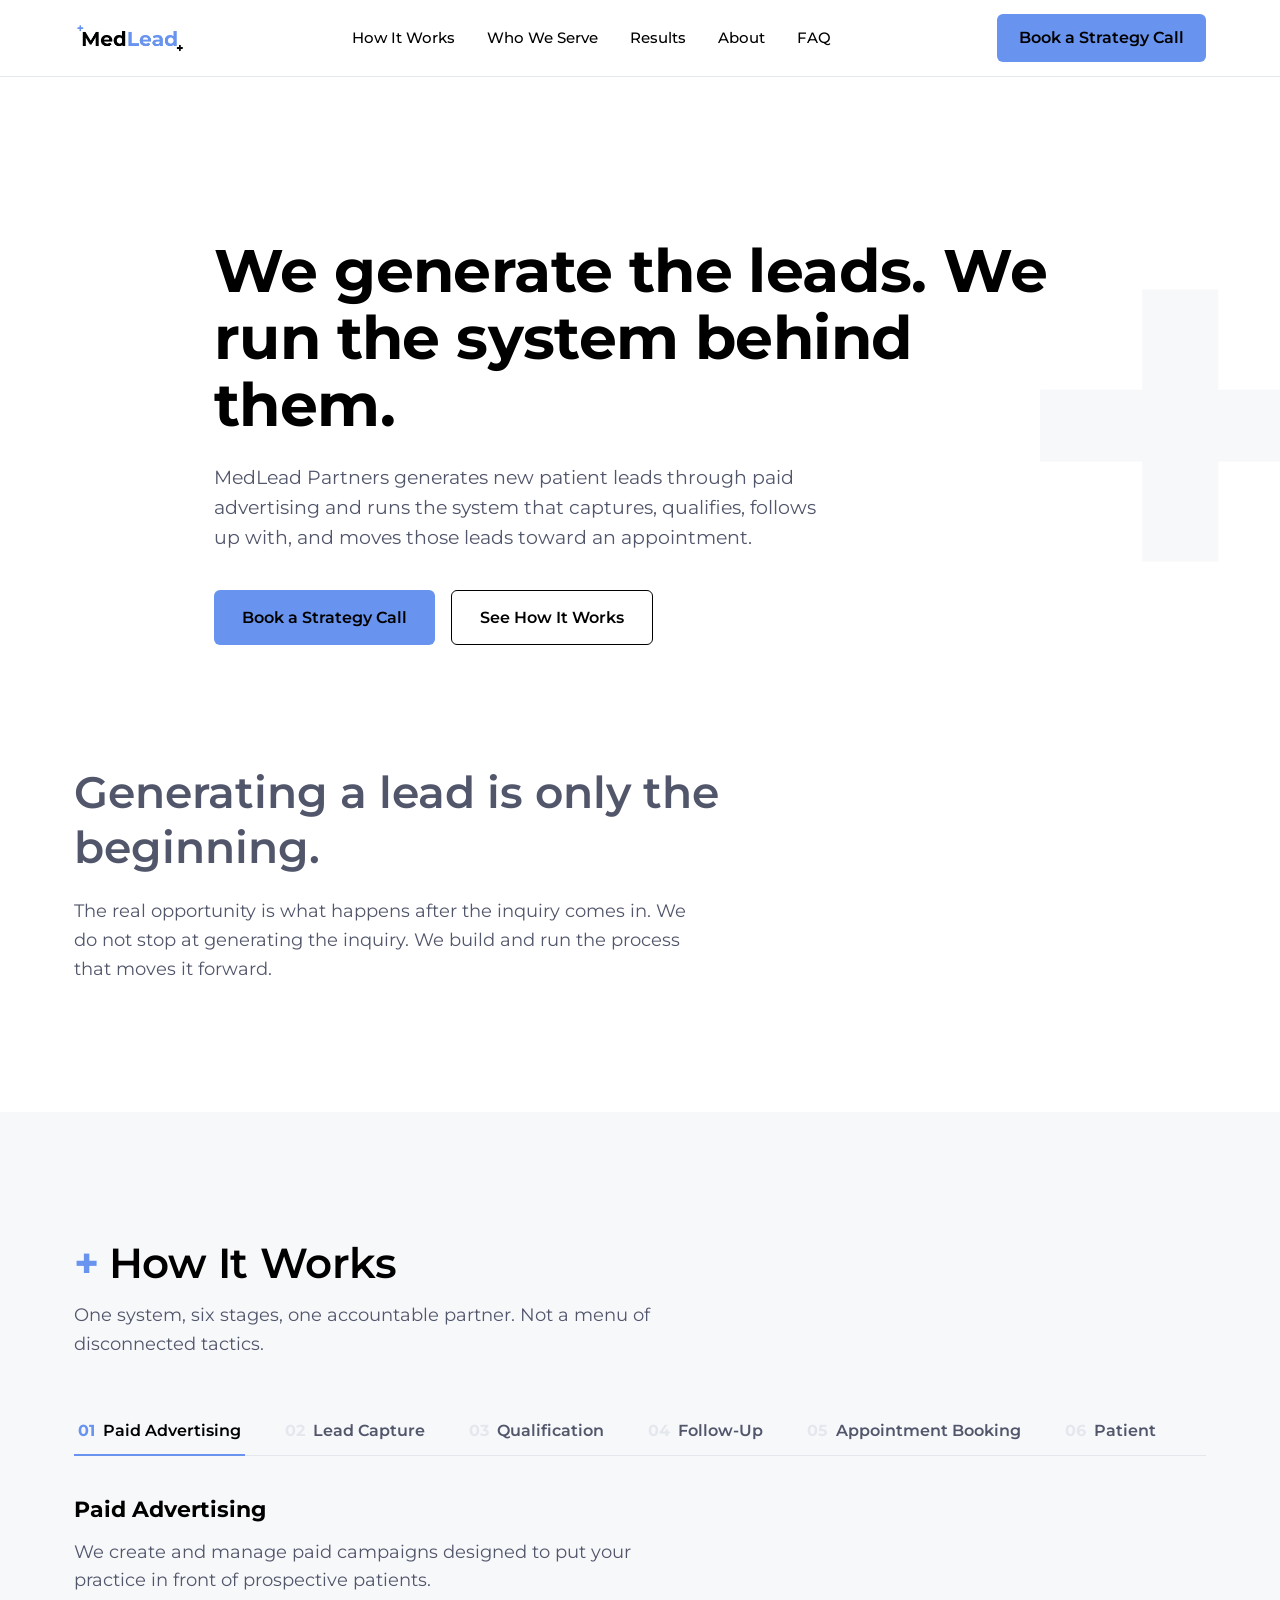
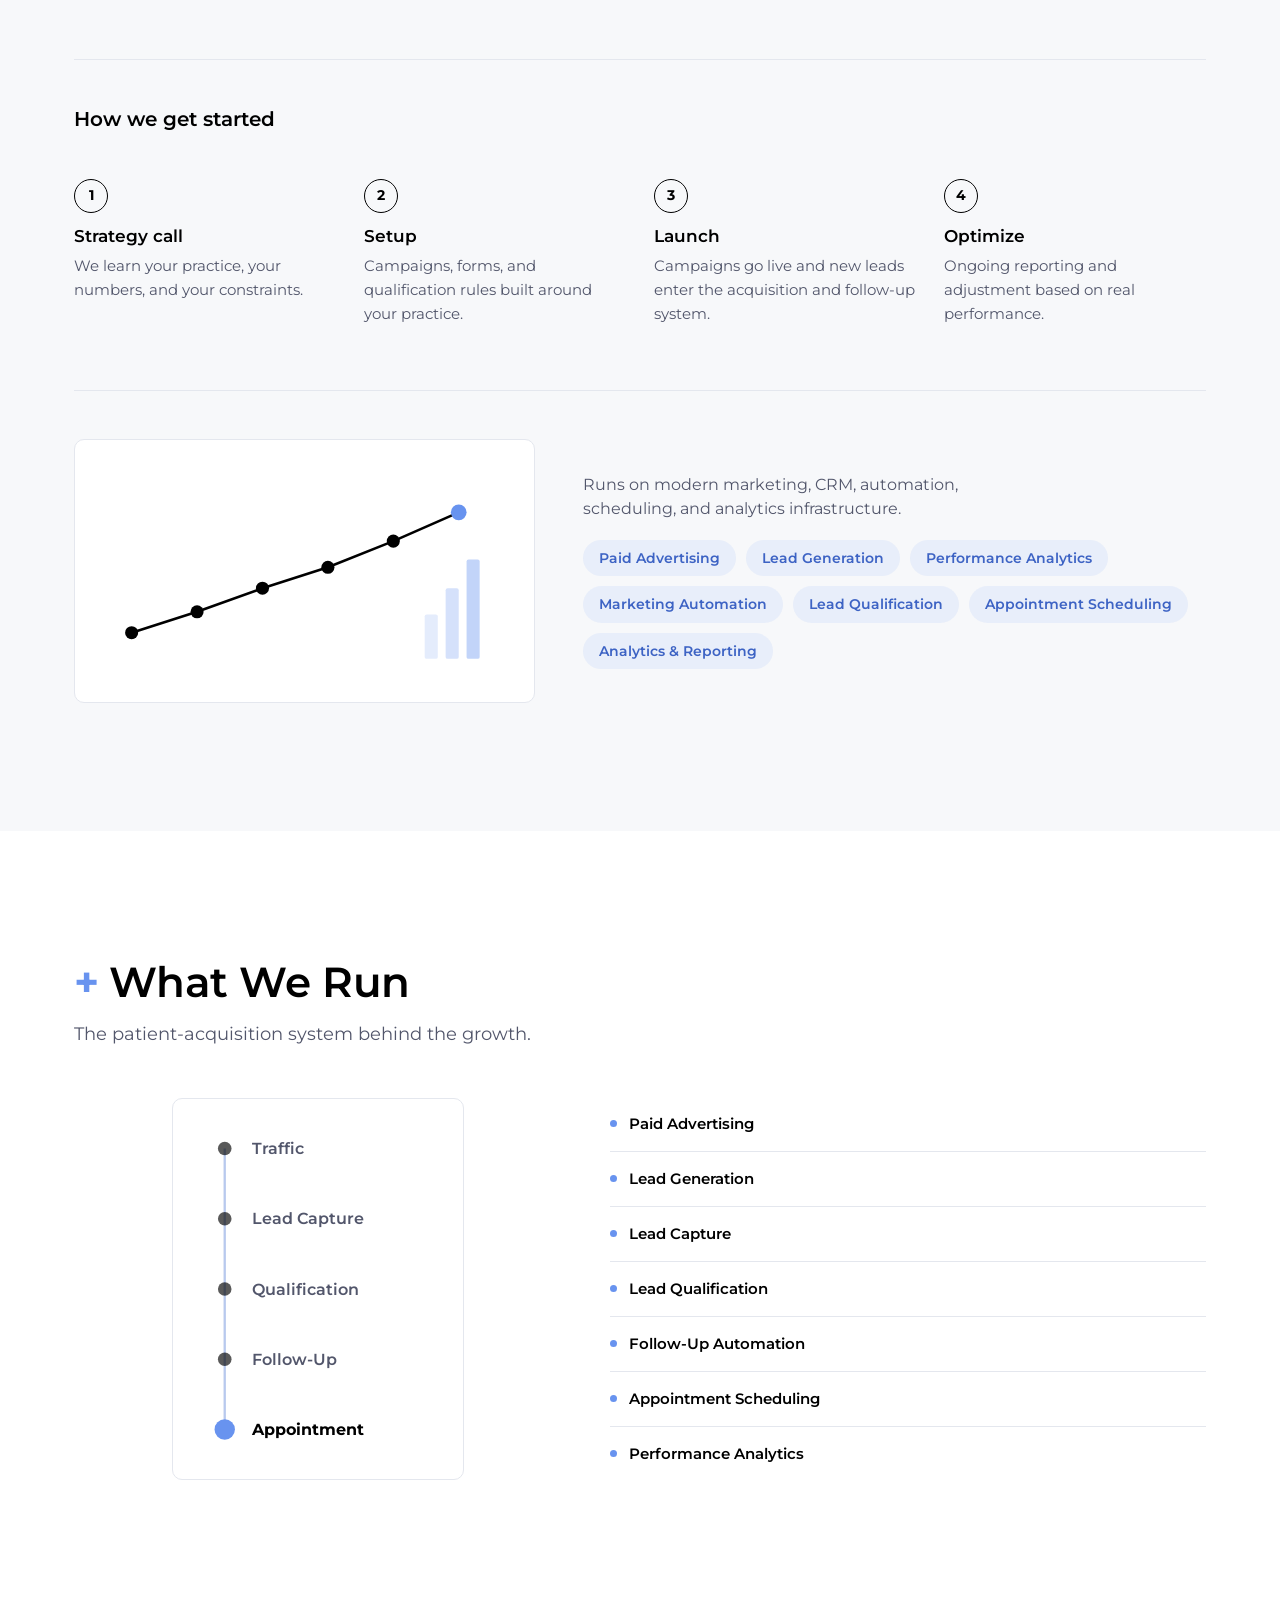
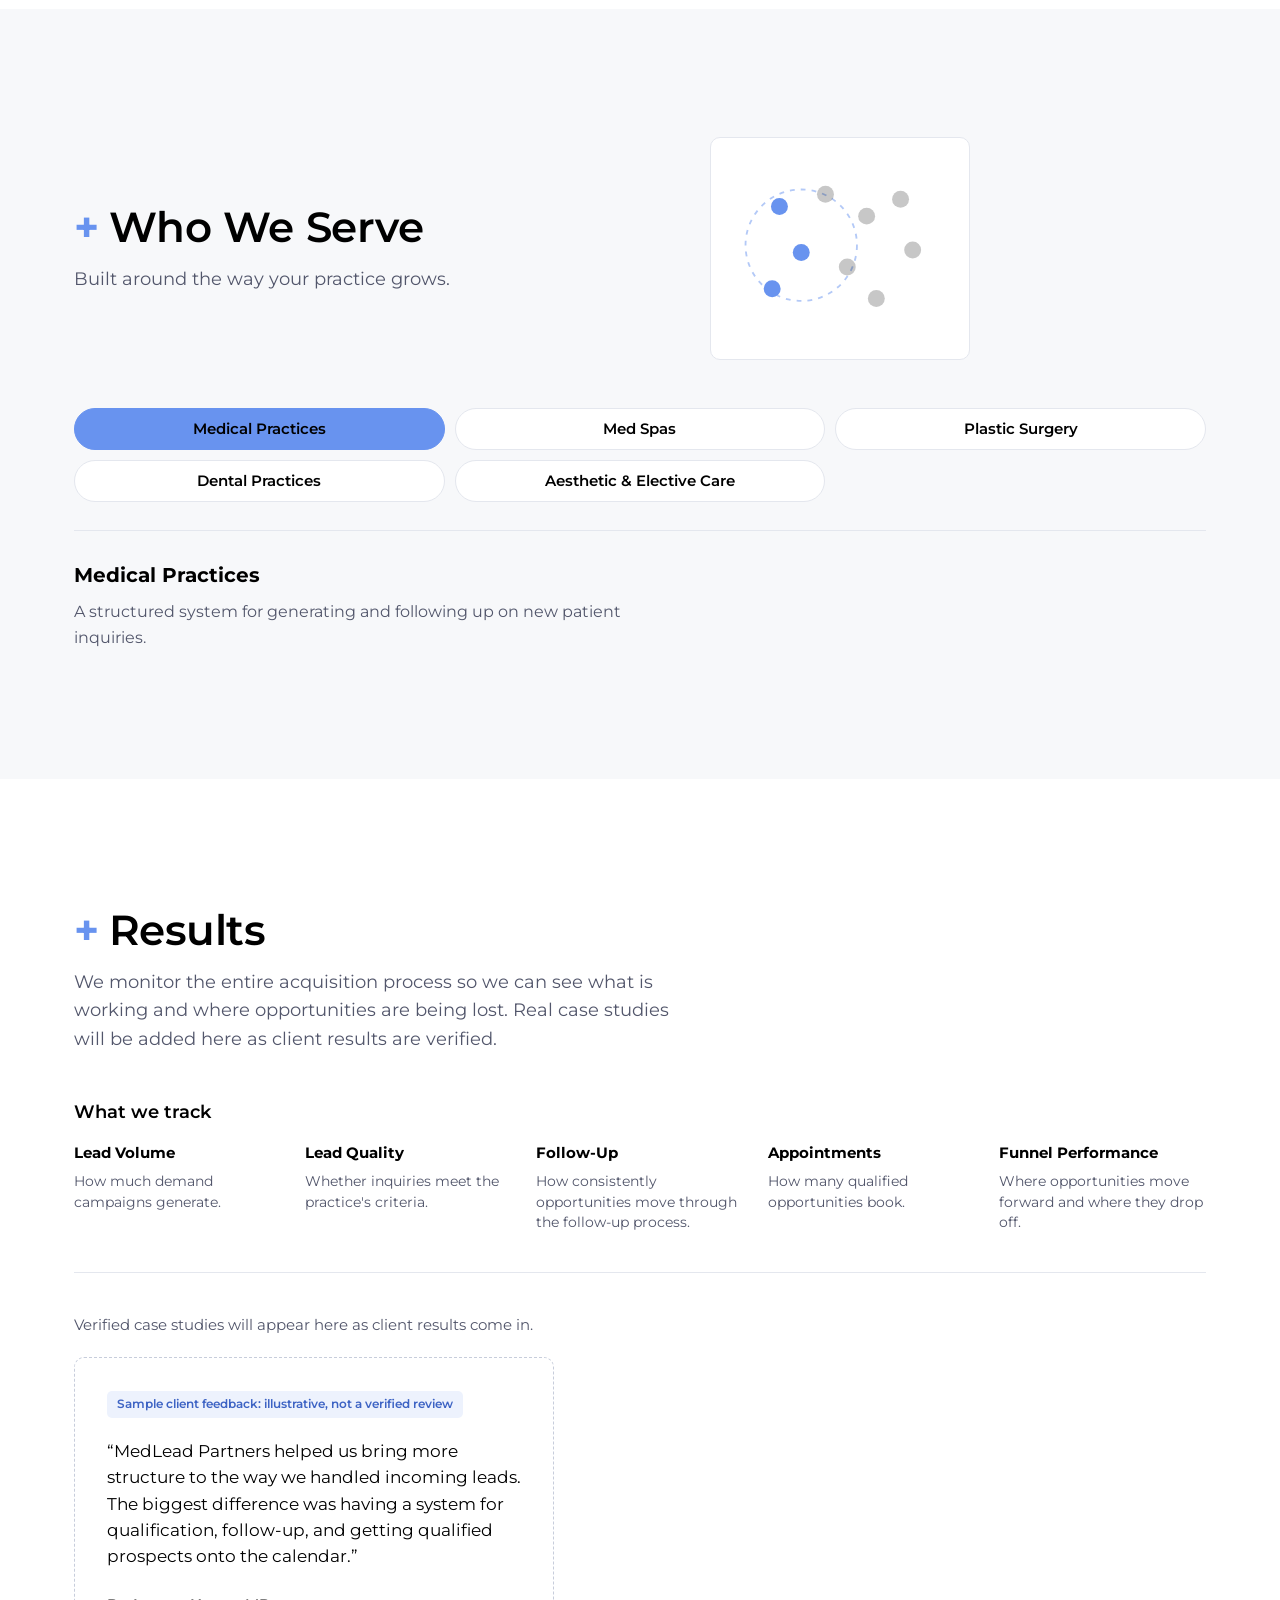
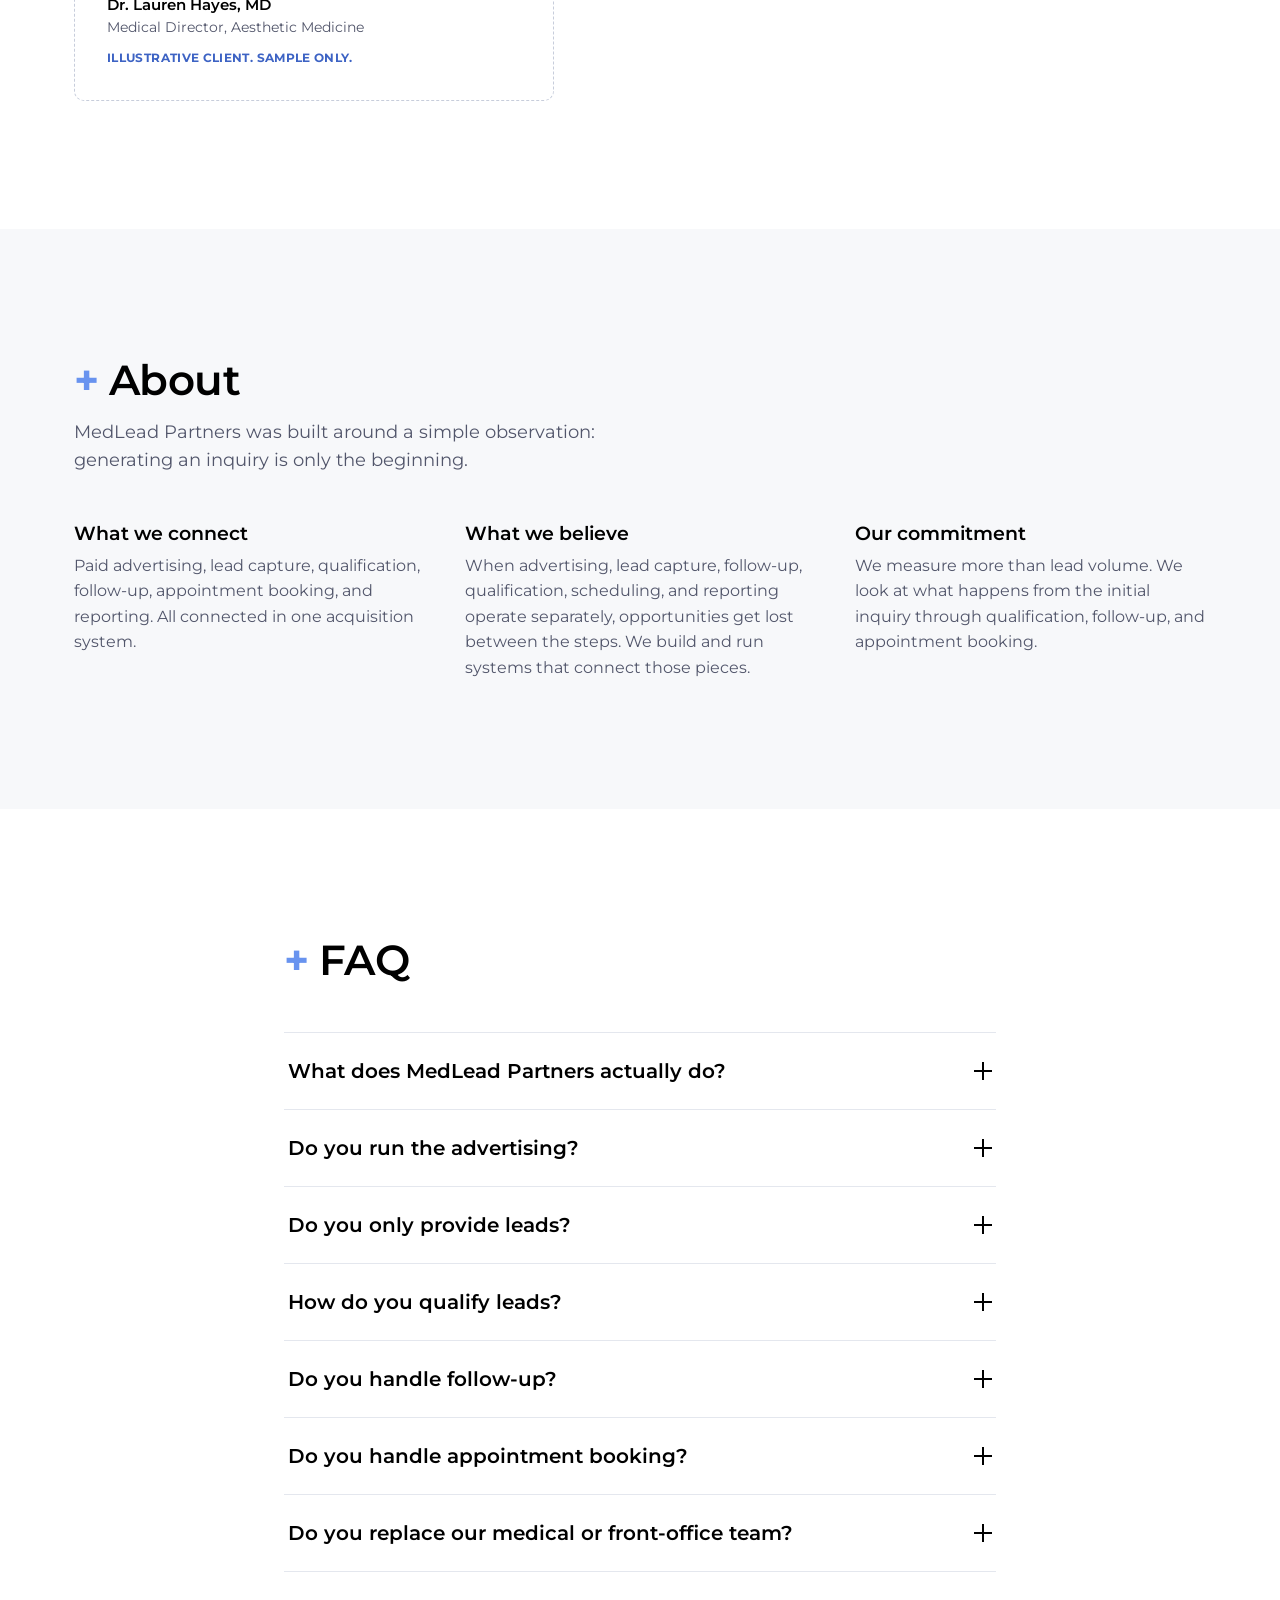
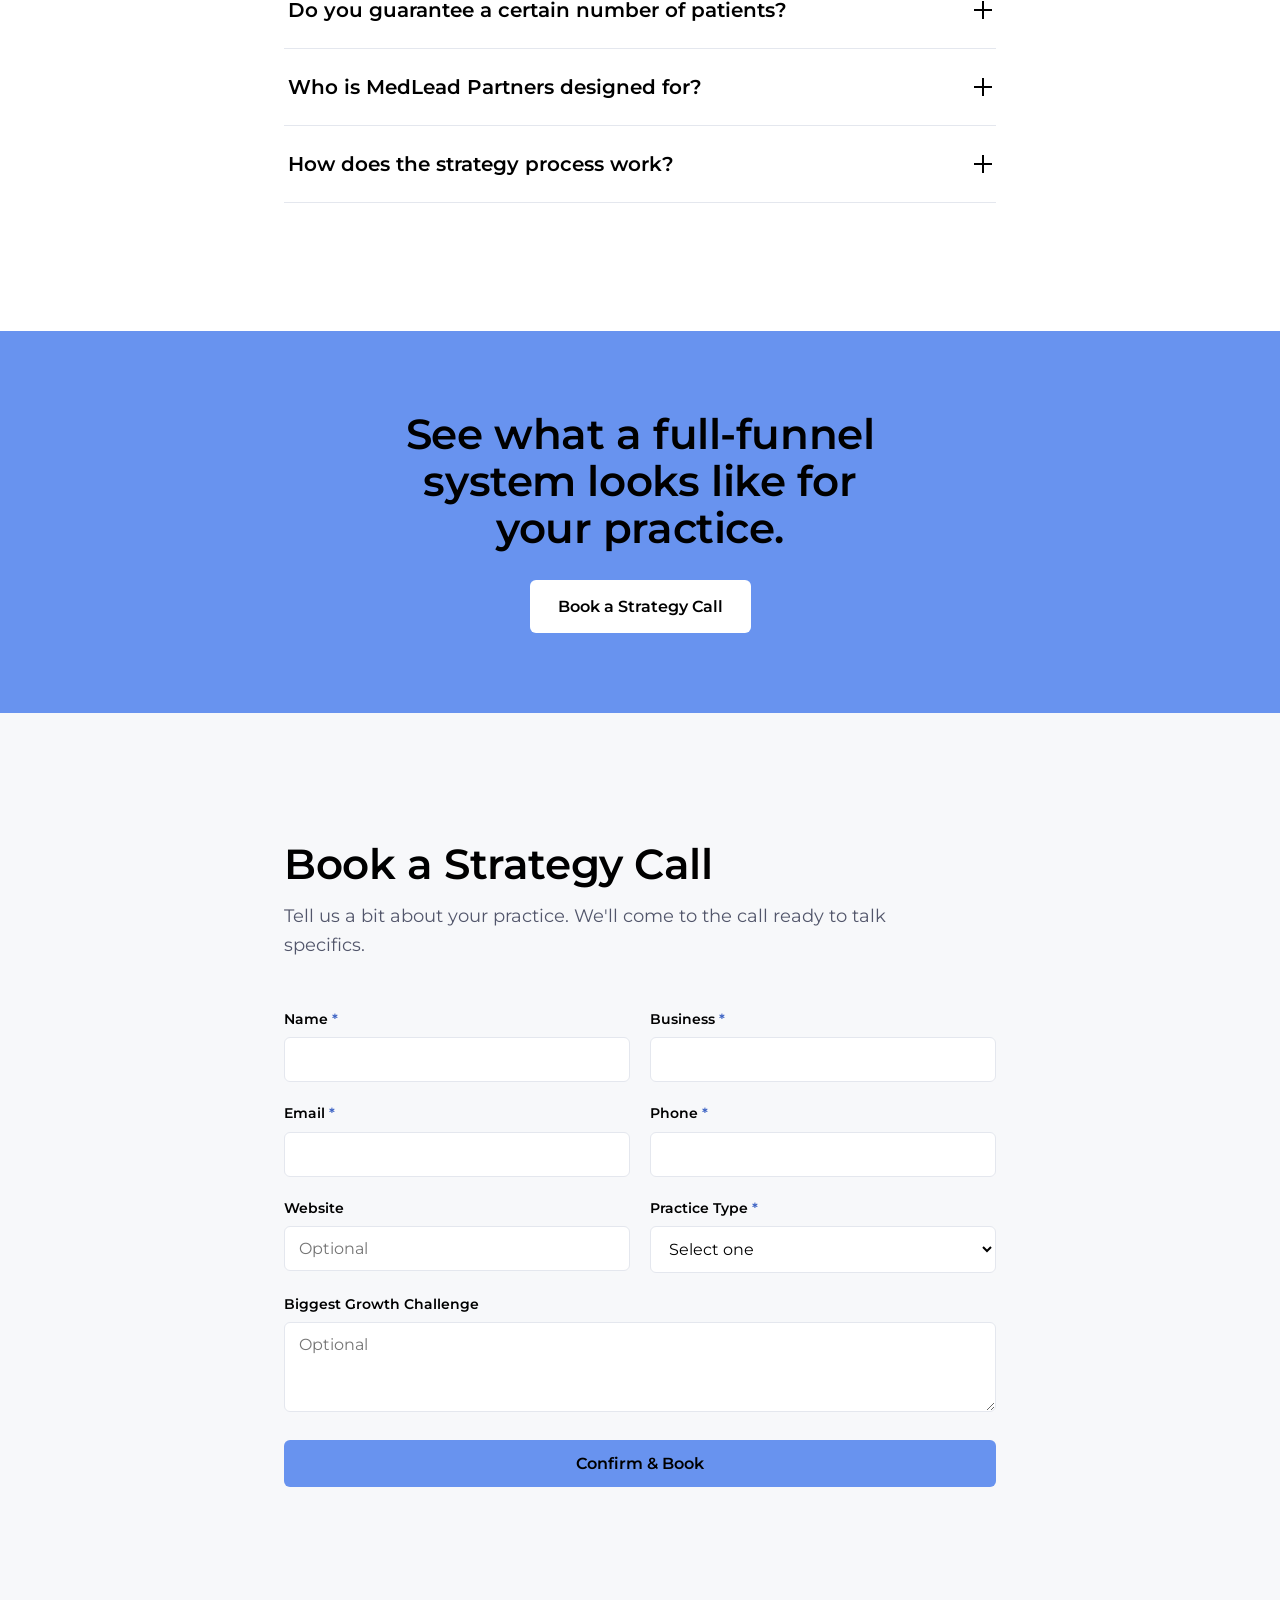
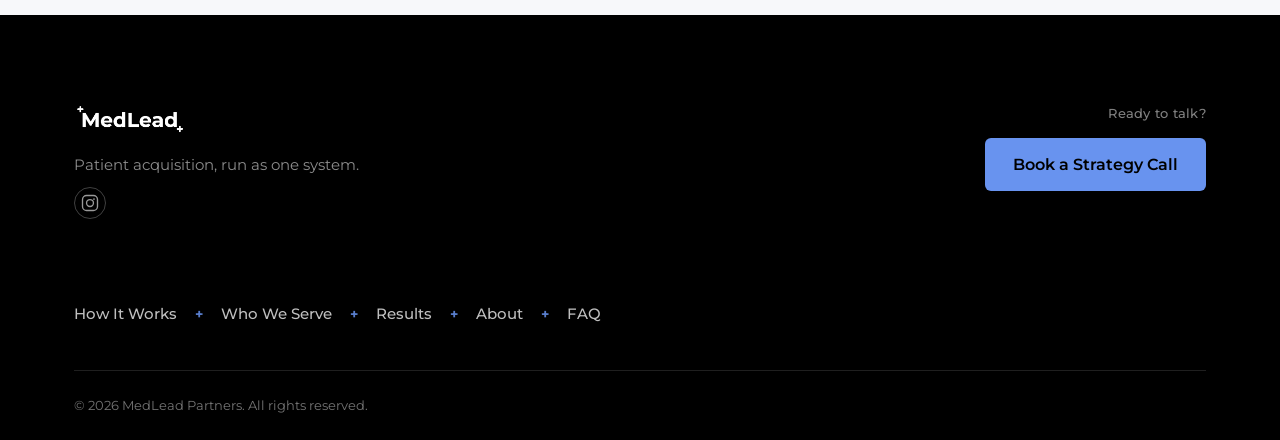
==== index.html @ f2c2cc63 "Add files via upload" ====
<!DOCTYPE html>
<html lang="en">
<head>
<meta charset="UTF-8">
<meta name="viewport" content="width=device-width, initial-scale=1.0">
<title>MedLead Partners | Patient Acquisition</title>
<meta name="description" content="MedLead Partners generates new patient leads through paid advertising and runs the system that captures, qualifies, follows up with, and moves those leads toward an appointment.">

<!-- Open Graph / social link preview foundation.
     og:image is embedded as the actual brand logo (base64) so the foundation works today;
     once the site is hosted, replace it with a hosted absolute image URL. Most link-preview
     crawlers (Slack, iMessage, LinkedIn, etc.) will not fetch a base64 data URI. -->
<meta property="og:type" content="website">
<meta property="og:site_name" content="MedLead Partners">
<meta property="og:title" content="MedLead Partners | Patient Acquisition">
<meta property="og:description" content="MedLead Partners generates new patient leads through paid advertising and runs the system that captures, qualifies, follows up with, and moves those leads toward an appointment.">
<meta property="og:image" content="assets/logo.png">
<meta name="twitter:card" content="summary_large_image">
<meta name="twitter:title" content="MedLead Partners | Patient Acquisition">
<meta name="twitter:description" content="MedLead Partners generates new patient leads through paid advertising and runs the system that captures, qualifies, follows up with, and moves those leads toward an appointment.">
<meta name="twitter:image" content="assets/logo.png">

<link rel="icon" type="image/png" href="assets/favicon.png">
<link rel="preconnect" href="https://fonts.googleapis.com">
<link rel="preconnect" href="https://fonts.gstatic.com" crossorigin>
<link href="https://fonts.googleapis.com/css2?family=Montserrat:wght@400;500;600;700;800&display=swap" rel="stylesheet">
<link rel="stylesheet" href="styles.css">
</head>
<body>

  <header class="site-header" id="site-header">
    <div class="container nav-inner">
      <a href="#home" class="logo-link" aria-label="MedLead Partners home">
        <img src="assets/logo.png" alt="MedLead Partners logo" class="logo-img">
      </a>
      <nav class="primary-nav" id="primary-nav" aria-label="Primary">
        <a href="#how-it-works" class="">How It Works</a>
        <a href="#who-we-serve" class="">Who We Serve</a>
        <a href="#results" class="">Results</a>
        <a href="#about" class="">About</a>
        <a href="#faq" class="">FAQ</a>
      </nav>
      <a href="#book" class="btn btn-primary nav-cta">Book a Strategy Call</a>
      <button class="menu-toggle" id="menu-toggle" aria-label="Open menu" aria-expanded="false" aria-controls="mobile-menu">
        <span></span><span></span><span></span>
      </button>
    </div>
    <div class="mobile-menu" id="mobile-menu">
      <a href="#how-it-works" class="">How It Works</a>
        <a href="#who-we-serve" class="">Who We Serve</a>
        <a href="#results" class="">Results</a>
        <a href="#about" class="">About</a>
        <a href="#faq" class="">FAQ</a>
      <a href="#book" class="btn btn-primary mobile-cta">Book a Strategy Call</a>
    </div>
  </header>

  <main>
    <section class="hero" id="home" data-nav-section>
      <div class="hero-watermark" aria-hidden="true">+</div>
      <div class="container hero-inner">
        <h1>We generate the leads. We run the system behind them.</h1>
        <p class="hero-sub">MedLead Partners generates new patient leads through paid advertising and runs the system that captures, qualifies, follows up with, and moves those leads toward an appointment.</p>
        <div class="hero-actions">
          <!-- CTA target comes from content.py's BOOKING_HREF. It currently points to the
               in-page booking form at #book, which is live and functional now. Update
               BOOKING_HREF in content.py once a real Calendly/booking URL exists. -->
          <a href="#book" class="btn btn-primary">Book a Strategy Call</a>
          <a href="#how-it-works" class="btn btn-secondary">See How It Works</a>
        </div>
      </div>
    </section>

    <section class="core-idea">
      <div class="container">
        <p class="statement">Generating a lead is only the beginning.</p>
        <p class="section-intro">The real opportunity is what happens after the inquiry comes in. We do not stop at generating the inquiry. We build and run the process that moves it forward.</p>
      </div>
    </section>

    <section class="section section-tint" id="how-it-works" data-nav-section>
      <div class="container">
        <div class="section-head">
          <h2 class="marker"><span class="plus">+</span> How It Works</h2>
          <p class="section-intro">One system, six stages, one accountable partner. Not a menu of disconnected tactics.</p>
        </div>

        <div class="stage-tabs" role="tablist" aria-label="Patient acquisition system stages">
          <button class="stage-tab" data-title="Paid Advertising" data-text="We create and manage paid campaigns designed to put your practice in front of prospective patients." role="tab"><span class="num">01</span>Paid Advertising</button>
          <button class="stage-tab" data-title="Lead Capture" data-text="We turn campaign-driven interest into identifiable leads your practice can act on." role="tab"><span class="num">02</span>Lead Capture</button>
          <button class="stage-tab" data-title="Qualification" data-text="We organize and qualify incoming leads according to the criteria established with your practice." role="tab"><span class="num">03</span>Qualification</button>
          <button class="stage-tab" data-title="Follow-Up" data-text="New leads enter a structured follow-up process so opportunities do not get lost after the initial inquiry." role="tab"><span class="num">04</span>Follow-Up</button>
          <button class="stage-tab" data-title="Appointment Booking" data-text="We move qualified leads toward a scheduled consultation through the practice's booking process." role="tab"><span class="num">05</span>Appointment Booking</button>
          <button class="stage-tab" data-title="Patient" data-text="Your practice takes over the patient relationship and delivers the care." role="tab"><span class="num">06</span>Patient</button>
        </div>

        <div class="stage-panel">
          <div class="stage-panel-title" id="stage-panel-title">Paid Advertising</div>
          <p class="stage-panel-text" id="stage-panel-text">We create and manage paid campaigns designed to put your practice in front of prospective patients.</p>
        </div>

        <div class="process-block">
          <h3 class="process-heading">How we get started</h3>
          <ol class="process-list">
            <li><span class="process-num">1</span><div><h3>Strategy call</h3><p>We learn your practice, your numbers, and your constraints.</p></div></li>
          <li><span class="process-num">2</span><div><h3>Setup</h3><p>Campaigns, forms, and qualification rules built around your practice.</p></div></li>
          <li><span class="process-num">3</span><div><h3>Launch</h3><p>Campaigns go live and new leads enter the acquisition and follow-up system.</p></div></li>
          <li><span class="process-num">4</span><div><h3>Optimize</h3><p>Ongoing reporting and adjustment based on real performance.</p></div></li>
          </ol>
        </div>

        <div class="tech-strip">
          <div class="graphic-panel"><svg viewBox="0 0 320 170" class="flow-graphic" role="img" aria-label="Abstract diagram of the acquisition system trending upward from traffic to booked patient">
        <rect x="252" y="118" width="10" height="34" rx="1.5" fill="#6893EF" opacity="0.18"/>
        <rect x="268" y="98" width="10" height="54" rx="1.5" fill="#6893EF" opacity="0.28"/>
        <rect x="284" y="76" width="10" height="76" rx="1.5" fill="#6893EF" opacity="0.4"/>
        <path d="M28 132 L78 116 L128 98 L178 82 L228 62 L278 40" stroke="#000" stroke-width="2" fill="none" stroke-linecap="round" stroke-linejoin="round"/>
        <circle cx="28" cy="132" r="5" fill="#000"/>
        <circle cx="78" cy="116" r="5" fill="#000"/>
        <circle cx="128" cy="98" r="5" fill="#000"/>
        <circle cx="178" cy="82" r="5" fill="#000"/>
        <circle cx="228" cy="62" r="5" fill="#000"/>
        <circle cx="278" cy="40" r="6" fill="#6893EF"/>
      </svg></div>
          <div class="tech-strip-info">
            <p class="tech-stack-label">Runs on modern marketing, CRM, automation, scheduling, and analytics infrastructure.</p>
            <div class="badge-row">
              <span class="badge-chip">Paid Advertising</span>
            <span class="badge-chip">Lead Generation</span>
            <span class="badge-chip">Performance Analytics</span>
            <span class="badge-chip">Marketing Automation</span>
            <span class="badge-chip">Lead Qualification</span>
            <span class="badge-chip">Appointment Scheduling</span>
            <span class="badge-chip">Analytics &amp; Reporting</span>
            </div>
          </div>
        </div>
      </div>
    </section>

    <section class="section" id="services">
      <div class="container">
        <div class="section-head">
          <h2 class="marker"><span class="plus">+</span> What We Run</h2>
          <p class="section-intro">The patient-acquisition system behind the growth.</p>
        </div>
        <div class="services-system">
          <div class="graphic-panel services-system-visual"><svg viewBox="0 0 220 300" role="img" aria-label="The five stages MedLead Partners runs: traffic, lead capture, qualification, follow-up, and appointment">
        <line x1="28" y1="26" x2="28" y2="274" stroke="#E4E7EE" stroke-width="2"/>
        <line x1="28" y1="26" x2="28" y2="274" stroke="#6893EF" stroke-width="2" opacity="0.35"/>
        <circle cx="28" cy="26" r="6" fill="#000" opacity="0.65"/><text x="52" y="31" font-size="14" font-weight="600" fill="#52566B">Traffic</text><circle cx="28" cy="88" r="6" fill="#000" opacity="0.65"/><text x="52" y="93" font-size="14" font-weight="600" fill="#52566B">Lead Capture</text><circle cx="28" cy="150" r="6" fill="#000" opacity="0.65"/><text x="52" y="155" font-size="14" font-weight="600" fill="#52566B">Qualification</text><circle cx="28" cy="212" r="6" fill="#000" opacity="0.65"/><text x="52" y="217" font-size="14" font-weight="600" fill="#52566B">Follow-Up</text><circle cx="28" cy="274" r="9" fill="#6893EF" opacity="1"/><text x="52" y="279" font-size="14" font-weight="700" fill="#000">Appointment</text>
      </svg></div>
          <ul class="service-pills">
            <li class="service-pill"><span class="service-pill-dot" aria-hidden="true"></span>Paid Advertising</li>
          <li class="service-pill"><span class="service-pill-dot" aria-hidden="true"></span>Lead Generation</li>
          <li class="service-pill"><span class="service-pill-dot" aria-hidden="true"></span>Lead Capture</li>
          <li class="service-pill"><span class="service-pill-dot" aria-hidden="true"></span>Lead Qualification</li>
          <li class="service-pill"><span class="service-pill-dot" aria-hidden="true"></span>Follow-Up Automation</li>
          <li class="service-pill"><span class="service-pill-dot" aria-hidden="true"></span>Appointment Scheduling</li>
          <li class="service-pill"><span class="service-pill-dot" aria-hidden="true"></span>Performance Analytics</li>
          </ul>
        </div>
      </div>
    </section>

    <section class="section section-tint" id="who-we-serve" data-nav-section>
      <div class="container">
        <div class="head-split">
          <div>
            <h2 class="marker"><span class="plus">+</span> Who We Serve</h2>
            <p class="section-intro">Built around the way your practice grows.</p>
          </div>
          <div class="graphic-panel head-split-visual"><svg viewBox="0 0 180 150" role="img" aria-label="Abstract diagram of practice types, with a matched segment highlighted">
        <circle cx="58" cy="72" r="46" fill="none" stroke="#6893EF" stroke-width="1.5" stroke-dasharray="4 5" opacity="0.5"/>
        <circle cx="40" cy="40" r="7" fill="#6893EF" opacity="1"/>
        <circle cx="78" cy="30" r="7" fill="#000" opacity="0.22"/>
        <circle cx="112" cy="48" r="7" fill="#000" opacity="0.22"/>
        <circle cx="58" cy="78" r="7" fill="#6893EF" opacity="1"/>
        <circle cx="96" cy="90" r="7" fill="#000" opacity="0.22"/>
        <circle cx="140" cy="34" r="7" fill="#000" opacity="0.22"/>
        <circle cx="150" cy="76" r="7" fill="#000" opacity="0.22"/>
        <circle cx="34" cy="108" r="7" fill="#6893EF" opacity="1"/>
        <circle cx="120" cy="116" r="7" fill="#000" opacity="0.22"/>
      </svg></div>
        </div>

        <div class="practice-pills" role="tablist" aria-label="Practice types MedLead Partners serves">
          <button class="practice-pill" data-title="Medical Practices" data-text="A structured system for generating and following up on new patient inquiries.">Medical Practices</button>
          <button class="practice-pill" data-title="Med Spas" data-text="High frequency visits where fast follow up fills the calendar.">Med Spas</button>
          <button class="practice-pill" data-title="Plastic Surgery" data-text="Longer decision windows call for structured, ongoing follow up.">Plastic Surgery</button>
          <button class="practice-pill" data-title="Dental Practices" data-text="A more organized system for new patient inquiries.">Dental Practices</button>
          <button class="practice-pill" data-title="Aesthetic &amp; Elective Care" data-text="Any practice where a booked patient has real, defined value.">Aesthetic &amp; Elective Care</button>
        </div>

        <div class="practice-panel">
          <div class="practice-panel-title" id="practice-panel-title">Medical Practices</div>
          <p class="practice-panel-text" id="practice-panel-text">A structured system for generating and following up on new patient inquiries.</p>
        </div>
      </div>
    </section>

    <section class="section" id="results" data-nav-section>
      <div class="container">
        <div class="section-head">
          <h2 class="marker"><span class="plus">+</span> Results</h2>
          <p class="section-intro">We monitor the entire acquisition process so we can see what is working and where opportunities are being lost. Real case studies will be added here as client results are verified.</p>
        </div>

        <h3 class="track-heading">What we track</h3>
        <div class="track-grid">
          <div class="track-item"><div class="track-label">Lead Volume</div><p class="track-text">How much demand campaigns generate.</p></div>
          <div class="track-item"><div class="track-label">Lead Quality</div><p class="track-text">Whether inquiries meet the practice's criteria.</p></div>
          <div class="track-item"><div class="track-label">Follow-Up</div><p class="track-text">How consistently opportunities move through the follow-up process.</p></div>
          <div class="track-item"><div class="track-label">Appointments</div><p class="track-text">How many qualified opportunities book.</p></div>
          <div class="track-item"><div class="track-label">Funnel Performance</div><p class="track-text">Where opportunities move forward and where they drop off.</p></div>
        </div>

        <div class="results-divider"></div>

        <p class="proof-note">Verified case studies will appear here as client results come in.</p>
        <div class="proof-single"><figure class="testimonial-card sample-testimonial">
          <span class="case-tag">Sample client feedback: illustrative, not a verified review</span>
          <blockquote>&ldquo;MedLead Partners helped us bring more structure to the way we handled incoming leads. The biggest difference was having a system for qualification, follow-up, and getting qualified prospects onto the calendar.&rdquo;</blockquote>
          <figcaption>
            <div>
              <div class="testimonial-name">Dr. Lauren Hayes, MD</div>
              <div class="testimonial-role">Medical Director, Aesthetic Medicine</div>
              <div class="testimonial-disclaimer">Illustrative Client. Sample Only.</div>
            </div>
          </figcaption>
        </figure></div>
      </div>
    </section>

    <section class="section section-tint" id="about" data-nav-section>
      <div class="container">
        <div class="section-head">
          <h2 class="marker"><span class="plus">+</span> About</h2>
          <p class="section-intro">MedLead Partners was built around a simple observation: generating an inquiry is only the beginning.</p>
        </div>
        <div class="three-col why-list">
          <div><h3>What we connect</h3><p>Paid advertising, lead capture, qualification, follow-up, appointment booking, and reporting. All connected in one acquisition system.</p></div>
          <div><h3>What we believe</h3><p>When advertising, lead capture, follow-up, qualification, scheduling, and reporting operate separately, opportunities get lost between the steps. We build and run systems that connect those pieces.</p></div>
          <div><h3>Our commitment</h3><p>We measure more than lead volume. We look at what happens from the initial inquiry through qualification, follow-up, and appointment booking.</p></div>
        </div>
      </div>
    </section>

    <section class="section" id="faq" data-nav-section>
      <div class="container container-narrow">
        <div class="section-head">
          <h2 class="marker"><span class="plus">+</span> FAQ</h2>
        </div>
        <div class="reveal-list no-nums" data-single-open>
          <div class="reveal-item">
            <button class="reveal-trigger" aria-expanded="false"><span class="reveal-label">What does MedLead Partners actually do?</span><span class="reveal-icon" aria-hidden="true"></span></button>
            <div class="reveal-panel"><div class="reveal-panel-inner"><p>We generate new patient leads through paid advertising and run the acquisition system around those leads. That includes lead capture, structural qualification, follow-up, appointment booking, and performance reporting. We are not simply managing leads your practice has already generated. We build and operate the acquisition process that generates and moves those opportunities forward.</p></div></div>
          </div>
          <div class="reveal-item">
            <button class="reveal-trigger" aria-expanded="false"><span class="reveal-label">Do you run the advertising?</span><span class="reveal-icon" aria-hidden="true"></span></button>
            <div class="reveal-panel"><div class="reveal-panel-inner"><p>Yes. Paid advertising is part of the acquisition system we build and manage.</p></div></div>
          </div>
          <div class="reveal-item">
            <button class="reveal-trigger" aria-expanded="false"><span class="reveal-label">Do you only provide leads?</span><span class="reveal-icon" aria-hidden="true"></span></button>
            <div class="reveal-panel"><div class="reveal-panel-inner"><p>No. The goal is not simply to deliver a list of leads. We build and run the system around the acquisition process, from paid traffic through lead capture, qualification, follow-up, and appointment booking.</p></div></div>
          </div>
          <div class="reveal-item">
            <button class="reveal-trigger" aria-expanded="false"><span class="reveal-label">How do you qualify leads?</span><span class="reveal-icon" aria-hidden="true"></span></button>
            <div class="reveal-panel"><div class="reveal-panel-inner"><p>Structurally only. We check location, insurance status, and availability against your practice's own rules. We never apply medical judgment.</p></div></div>
          </div>
          <div class="reveal-item">
            <button class="reveal-trigger" aria-expanded="false"><span class="reveal-label">Do you handle follow-up?</span><span class="reveal-icon" aria-hidden="true"></span></button>
            <div class="reveal-panel"><div class="reveal-panel-inner"><p>Yes. New leads enter a structured follow-up process so opportunities do not get lost after the initial inquiry.</p></div></div>
          </div>
          <div class="reveal-item">
            <button class="reveal-trigger" aria-expanded="false"><span class="reveal-label">Do you handle appointment booking?</span><span class="reveal-icon" aria-hidden="true"></span></button>
            <div class="reveal-panel"><div class="reveal-panel-inner"><p>Yes. Qualified, followed-up leads are moved toward a scheduled consultation through your practice's own booking process.</p></div></div>
          </div>
          <div class="reveal-item">
            <button class="reveal-trigger" aria-expanded="false"><span class="reveal-label">Do you replace our medical or front-office team?</span><span class="reveal-icon" aria-hidden="true"></span></button>
            <div class="reveal-panel"><div class="reveal-panel-inner"><p>No. Your practice remains responsible for the patient relationship and healthcare delivery. We focus on generating and moving new patient opportunities through the acquisition process.</p></div></div>
          </div>
          <div class="reveal-item">
            <button class="reveal-trigger" aria-expanded="false"><span class="reveal-label">Do you guarantee a certain number of patients?</span><span class="reveal-icon" aria-hidden="true"></span></button>
            <div class="reveal-panel"><div class="reveal-panel-inner"><p>No. We do not promise a specific number of patients or revenue. We focus on building and optimizing the acquisition system and measuring what happens throughout the funnel.</p></div></div>
          </div>
          <div class="reveal-item">
            <button class="reveal-trigger" aria-expanded="false"><span class="reveal-label">Who is MedLead Partners designed for?</span><span class="reveal-icon" aria-hidden="true"></span></button>
            <div class="reveal-panel"><div class="reveal-panel-inner"><p>Medical practices, med spas, plastic surgery, dental practices, and aesthetic or elective care businesses. Practices where a booked patient has clear, defined value.</p></div></div>
          </div>
          <div class="reveal-item">
            <button class="reveal-trigger" aria-expanded="false"><span class="reveal-label">How does the strategy process work?</span><span class="reveal-icon" aria-hidden="true"></span></button>
            <div class="reveal-panel"><div class="reveal-panel-inner"><p>It starts with a strategy call to learn your practice and its constraints. From there we handle setup, launch, and ongoing optimization based on real performance.</p></div></div>
          </div>
        </div>
      </div>
    </section>

    <section class="final-cta">
      <div class="container">
        <h2>See what a full-funnel system looks like for your practice.</h2>
        <a href="#book" class="btn btn-light">Book a Strategy Call</a>
      </div>
    </section>

    <section class="section section-tint" id="book">
      <div class="container container-narrow">
        <div class="section-head">
          <h2>Book a Strategy Call</h2>
          <p class="section-intro">Tell us a bit about your practice. We'll come to the call ready to talk specifics.</p>
        </div>

        <form class="lead-form" id="lead-form" novalidate>
          <div class="form-row">
            <div class="field"><label for="name">Name <span class="req">*</span></label><input type="text" id="name" name="name" required autocomplete="name"></div>
            <div class="field"><label for="business">Business <span class="req">*</span></label><input type="text" id="business" name="business" required autocomplete="organization"></div>
          </div>
          <div class="form-row">
            <div class="field"><label for="email">Email <span class="req">*</span></label><input type="email" id="email" name="email" required autocomplete="email"></div>
            <div class="field"><label for="phone">Phone <span class="req">*</span></label><input type="tel" id="phone" name="phone" required autocomplete="tel"></div>
          </div>
          <div class="form-row">
            <div class="field"><label for="website">Website</label><input type="url" id="website" name="website" placeholder="Optional" autocomplete="url"></div>
            <div class="field">
              <label for="practice-type">Practice Type <span class="req">*</span></label>
              <select id="practice-type" name="practice-type" required>
                <option value="" selected disabled>Select one</option>
                <option value="medical">Medical Practice</option>
                <option value="med-spa">Med Spa</option>
                <option value="plastic-surgery">Plastic Surgery</option>
                <option value="dental">Dental Practice</option>
                <option value="aesthetic-elective">Aesthetic &amp; Elective Care</option>
                <option value="other">Other</option>
              </select>
            </div>
          </div>
          <div class="field"><label for="challenge">Biggest Growth Challenge</label><textarea id="challenge" name="challenge" rows="3" placeholder="Optional"></textarea></div>
          <button type="submit" class="btn btn-primary btn-full">Confirm &amp; Book</button>
          <!-- DEV NOTE (not shown to visitors): this form currently submits locally only.
               Wire the action above to a CRM/Zapier endpoint (and/or embed a scheduler here)
               once a real integration exists. See content.py BOOKING_HREF for the CTA target. -->
        </form>

        <div class="form-success" id="form-success" hidden>
          <h3>Thanks. You're almost done.</h3>
          <p>In the live version, a scheduler will appear here so you can pick a time immediately.</p>
        </div>
      </div>
    </section>
  </main>

  <button id="back-to-top" class="back-to-top" aria-label="Back to top">
    <svg viewBox="0 0 24 24" width="18" height="18" fill="none" aria-hidden="true"><path d="M12 19V5M5 12l7-7 7 7" stroke="currentColor" stroke-width="2" stroke-linecap="round" stroke-linejoin="round"/></svg>
  </button>

  <footer class="site-footer">
    <div class="container">
      <div class="footer-top">
        <div class="footer-brand-block">
          <img src="assets/logo.png" alt="MedLead Partners logo" class="footer-logo-lg">
          <p class="footer-tagline">Patient acquisition, run as one system.</p>
          
          <div class="footer-social"><a href="https://www.instagram.com/medleadpartners/" class="footer-social-icon" target="_blank" rel="noopener noreferrer" aria-label="MedLead Partners on Instagram"><svg viewBox="0 0 24 24" width="18" height="18" fill="none" aria-hidden="true"><rect x="2" y="2" width="20" height="20" rx="5.5" stroke="currentColor" stroke-width="1.8"/><circle cx="12" cy="12" r="4.6" stroke="currentColor" stroke-width="1.8"/><circle cx="17.3" cy="6.7" r="1.15" fill="currentColor"/></svg></a></div>
        </div>
        <div class="footer-cta-block">
          <span class="footer-cta-label">Ready to talk?</span>
          <a href="#book" class="btn btn-primary">Book a Strategy Call</a>
        </div>
      </div>

      <nav class="footer-nav-row">
        <a href="#how-it-works">How It Works</a> <span class="footer-nav-sep" aria-hidden="true">+</span> <a href="#who-we-serve">Who We Serve</a> <span class="footer-nav-sep" aria-hidden="true">+</span> <a href="#results">Results</a> <span class="footer-nav-sep" aria-hidden="true">+</span> <a href="#about">About</a> <span class="footer-nav-sep" aria-hidden="true">+</span> <a href="#faq">FAQ</a>
      </nav>

      <div class="footer-divider"></div>

      <div class="footer-bottom-row">
        <p>&copy; <span id="year"></span> MedLead Partners. All rights reserved.</p>
        
      </div>
    </div>
  </footer>

  <script src="script.js"></script>
</body>
</html>
---- styles.css ----
/* ==========================================================================
   MED LEAD PARTNERS — DESIGN SYSTEM v2 (editorial / interactive)
   Brand source of truth: Montserrat / #000000 / #6893EF
   ========================================================================== */

:root {
  --black: #000000;
  --white: #ffffff;
  --off-white: #f7f8fa;
  --blue: #6893ef;
  --blue-dark: #4d76d6;
  --blue-text: #3d63c4;
  --slate: #52566b;
  --border: #e4e7ee;

  --font: "Montserrat", -apple-system, BlinkMacSystemFont, sans-serif;

  --container: 1180px;
  --container-narrow: 760px;

  --radius: 10px;
  --radius-sm: 6px;

  --section-pad: clamp(72px, 10vw, 140px);
  --section-pad-mobile: 56px;
}

* { box-sizing: border-box; margin: 0; padding: 0; }
html { scroll-behavior: smooth; }

@media (prefers-reduced-motion: reduce) {
  html { scroll-behavior: auto; }
  *, *::before, *::after { animation-duration: 0.001ms !important; transition-duration: 0.001ms !important; }
}

body {
  font-family: var(--font);
  color: var(--black);
  background: var(--white);
  line-height: 1.6;
  -webkit-font-smoothing: antialiased;
  overflow-x: hidden;
}

img { max-width: 100%; display: block; }
a { color: inherit; text-decoration: none; }
ul, ol { list-style: none; }
button { font-family: inherit; cursor: pointer; background: none; border: none; }
input, select, textarea { font-family: inherit; font-size: 16px; }

:focus-visible { outline: 2px solid var(--blue); outline-offset: 3px; }

.container { width: 100%; max-width: var(--container); margin: 0 auto; padding: 0 24px; }
.container-narrow { max-width: var(--container-narrow); }

/* ==========================================================================
   TYPE
   ========================================================================== */

h1, h2, h3 { font-weight: 700; line-height: 1.12; color: var(--black); }
h1 { font-size: clamp(34px, 5vw, 60px); letter-spacing: -0.01em; }
h2 { font-size: clamp(28px, 3.4vw, 42px); font-weight: 600; letter-spacing: -0.01em; }
h3 { font-size: 19px; font-weight: 600; margin-bottom: 8px; }
p { color: var(--slate); font-size: 17px; }

.section-intro { max-width: 620px; font-size: 18px; margin-top: 14px; }

/* Section marker — echoes the brand's own plus-icon; large scale, part of the headline itself */
.marker { display: inline-flex; align-items: baseline; gap: 10px; }
.marker .plus { color: var(--blue); font-weight: 700; }

/* ==========================================================================
   BUTTONS
   ========================================================================== */

.btn {
  display: inline-flex; align-items: center; justify-content: center;
  padding: 14px 28px; border-radius: var(--radius-sm);
  font-size: 16px; font-weight: 600; white-space: nowrap;
  transition: transform .15s ease, background-color .15s ease, color .15s ease, border-color .15s ease;
}
.btn-primary { background: var(--blue); color: var(--black); }
.btn-primary:hover { background: var(--blue-dark); transform: translateY(-1px); }
.btn-secondary { background: transparent; color: var(--black); border: 1.5px solid var(--black); }
.btn-secondary:hover { background: var(--black); color: var(--white); }
.btn-light { background: var(--white); color: var(--black); }
.btn-light:hover { background: var(--black); color: var(--white); }
.btn-full { width: 100%; }
.text-link { font-weight: 600; color: var(--blue-text); }
.text-link:hover { text-decoration: underline; }

/* ==========================================================================
   HEADER / NAV
   ========================================================================== */

.site-header {
  position: sticky; top: 0; z-index: 100;
  background: rgba(255,255,255,0.94); backdrop-filter: blur(8px);
  border-bottom: 1px solid var(--border);
  transition: background-color .2s ease, box-shadow .2s ease;
}
.site-header.is-scrolled {
  background: rgba(255,255,255,0.98);
  box-shadow: 0 1px 0 rgba(0,0,0,0.06);
}
.nav-inner { display: flex; align-items: center; justify-content: space-between; height: 76px; gap: 24px; }
.logo-link { display: flex; align-items: center; flex-shrink: 0; }
.logo-img { height: 32px; width: auto; }
.primary-nav { display: flex; align-items: center; gap: 32px; flex: 1; justify-content: center; }
.primary-nav a { font-size: 15px; font-weight: 500; color: var(--black); position: relative; }
.primary-nav a::after {
  content: ""; position: absolute; left: 0; bottom: -6px; width: 0; height: 2px;
  background: var(--blue); transition: width .2s ease;
}
.primary-nav a:hover::after { width: 100%; }
.primary-nav a:hover { color: var(--blue-text); }
.primary-nav a.is-current::after { width: 100%; }
.nav-cta { flex-shrink: 0; padding: 11px 22px; }

.menu-toggle { display: none; flex-direction: column; justify-content: center; gap: 5px; width: 32px; height: 32px; flex-shrink: 0; }
.menu-toggle span { display: block; height: 2px; width: 100%; background: var(--black); transition: transform .2s ease, opacity .2s ease; }
.menu-toggle.is-open span:nth-child(1) { transform: translateY(7px) rotate(45deg); }
.menu-toggle.is-open span:nth-child(2) { opacity: 0; }
.menu-toggle.is-open span:nth-child(3) { transform: translateY(-7px) rotate(-45deg); }

.mobile-menu { display: none; flex-direction: column; gap: 4px; padding: 12px 24px 24px; border-top: 1px solid var(--border); }
.mobile-menu a { padding: 14px 0; font-size: 17px; font-weight: 500; border-bottom: 1px solid var(--border); }
.mobile-cta { margin-top: 16px; border-bottom: none; text-align: center; }
.mobile-menu.is-open { display: flex; }

/* ==========================================================================
   HERO (homepage)
   ========================================================================== */

.hero { position: relative; padding: clamp(90px, 14vw, 160px) 0 clamp(70px, 10vw, 120px); overflow: hidden; }
.hero-watermark {
  position: absolute; top: 50%; right: -6%; transform: translateY(-50%);
  font-size: min(46vw, 620px); font-weight: 700; color: var(--off-white);
  line-height: 1; z-index: 0; pointer-events: none; user-select: none;
}
.hero-inner { position: relative; z-index: 1; max-width: 900px; }
.hero h1 { margin-bottom: 24px; }
.hero-sub { font-size: 19px; max-width: 620px; margin-bottom: 36px; }
.hero-actions { display: flex; gap: 16px; flex-wrap: wrap; }

/* ==========================================================================
   CORE IDEA
   ========================================================================== */

.core-idea { padding: 0 0 var(--section-pad); }
.core-idea .statement { font-size: clamp(26px, 3.6vw, 44px); font-weight: 600; line-height: 1.25; max-width: 780px; }
.core-idea p.section-intro { margin-top: 22px; }

/* ==========================================================================
   SECTIONS (shared)
   ========================================================================== */

.section { padding: var(--section-pad) 0; }
.section-tint { background: var(--off-white); }
.section-head { margin-bottom: 48px; }

/* ==========================================================================
   SYSTEM — interactive stage selector
   ========================================================================== */

.stage-tabs { display: flex; gap: 8px; flex-wrap: wrap; margin-top: 44px; border-bottom: 1px solid var(--border); padding-bottom: 0; }
.stage-tab {
  padding: 14px 4px; margin-right: 28px; font-size: 16px; font-weight: 600;
  color: var(--slate); border-bottom: 2px solid transparent; position: relative; top: 1px;
  transition: color .15s ease, border-color .15s ease;
}
.stage-tab .num { color: var(--border); font-weight: 700; margin-right: 8px; }
.stage-tab.is-active { color: var(--black); border-color: var(--blue); }
.stage-tab.is-active .num { color: var(--blue); }
.stage-tab:hover { color: var(--black); }

.stage-panel { margin-top: 36px; min-height: 90px; }
.stage-panel-title { font-size: 22px; font-weight: 700; margin-bottom: 10px; }
.stage-panel-text { font-size: 18px; max-width: 620px; }
.system-more { margin-top: 32px; display: inline-block; }

.process-block { margin-top: 64px; padding-top: 48px; border-top: 1px solid var(--border); }
.process-heading { font-size: 20px; font-weight: 600; margin-bottom: 8px; }

/* Shared panel treatment for every custom brand graphic on the site —
   How It Works, Services, Who We Serve, Results all use this same frame
   so the graphics read as one consistent family, not one-off illustrations. */
.graphic-panel {
  border: 1px solid var(--border); border-radius: var(--radius);
  padding: 20px; background: var(--white);
}
.graphic-panel svg { width: 100%; height: auto; display: block; }

/* Technology strip within How It Works — small, understated, not a
   standalone section. Custom abstract graphic + capability badges. */
.tech-strip {
  margin-top: 64px; padding-top: 48px; border-top: 1px solid var(--border);
  display: grid; grid-template-columns: 0.85fr 1.15fr; gap: 48px; align-items: center;
}
.tech-stack-label { font-size: 15.5px; color: var(--slate); margin-bottom: 18px; max-width: 440px; }

/* Generic header-split layout — section intro/heading alongside a small
   custom graphic. Used by Services, Who We Serve, and Results so every
   section-level graphic sits in the same place, at the same size. */
.head-split { display: grid; grid-template-columns: 1.2fr 1fr; gap: 40px; align-items: center; margin-bottom: 40px; }
.head-split-visual { max-width: 260px; }

/* What We Run: acquisition-path graphic beside a stacked column of
   service pills. Both columns are vertical lists of comparable height
   so the two sides read as one balanced composition. */
.services-system {
  margin-top: 48px; display: grid; grid-template-columns: 0.9fr 1.1fr;
  gap: 48px; align-items: center;
}
.services-system-visual { max-width: 300px; margin: 0 auto; }
.services-system-visual svg { max-height: 340px; }

/* Purely informational, not interactive: no border box, no hover state,
   no cursor change. A thin divider between rows (not a box around each
   row) is the only visual separation, so this reads as a plain list a
   visitor scans, never as something clickable. Only sections that are
   actually interactive (e.g. the Who We Serve practice pills) should
   look like they respond to a click. */
.service-pills { display: flex; flex-direction: column; }
.service-pill {
  display: flex; align-items: center; gap: 12px;
  padding: 15px 0;
  border-bottom: 1px solid var(--border);
  color: var(--black);
  font-size: 15px; font-weight: 600;
}
.service-pill:last-child { border-bottom: none; }
.service-pill-dot { width: 7px; height: 7px; border-radius: 50%; background: var(--blue); flex-shrink: 0; }

/* ==========================================================================
   REVEAL LIST — shared accordion pattern (Services / Who We Serve / FAQ)
   ========================================================================== */

.reveal-list { border-top: 1px solid var(--border); margin-top: 40px; }
.reveal-item { border-bottom: 1px solid var(--border); }
.reveal-trigger {
  width: 100%; display: flex; align-items: center; justify-content: space-between;
  padding: 26px 4px; text-align: left; font-size: 20px; font-weight: 600; color: var(--black);
  gap: 20px;
}
.reveal-trigger .num { color: var(--border); font-weight: 700; font-size: 16px; margin-right: 18px; flex-shrink: 0; }
.reveal-trigger.is-open .num { color: var(--blue); }
.reveal-label { flex: 1; }

.reveal-icon { position: relative; width: 18px; height: 18px; flex-shrink: 0; }
.reveal-icon::before, .reveal-icon::after { content: ""; position: absolute; background: var(--black); transition: transform .25s ease; }
.reveal-icon::before { top: 8px; left: 0; width: 18px; height: 2px; }
.reveal-icon::after { top: 0; left: 8px; width: 2px; height: 18px; }
.reveal-trigger.is-open .reveal-icon::after { transform: scaleY(0); }
.reveal-trigger.is-open .reveal-icon::before { background: var(--blue); }

.reveal-panel { max-height: 0; overflow: hidden; transition: max-height .3s ease; }
.reveal-panel-inner { padding: 0 4px 28px; max-width: 640px; }
.reveal-panel-inner p { margin-bottom: 6px; }
.reveal-panel-inner .label { font-size: 12.5px; font-weight: 700; text-transform: uppercase; letter-spacing: .03em; color: var(--black); margin-top: 14px; display: block; }
.reveal-panel-inner .label:first-child { margin-top: 0; }
.reveal-panel-inner a { margin-top: 14px; display: inline-block; }

/* Services list keeps numbers; Who We Serve list omits them via this modifier */
.reveal-list.no-nums .reveal-trigger .num { display: none; }

.section-link { margin-top: 32px; display: inline-block; }

/* ==========================================================================
   RESULTS (homepage compact + inner page)
   ========================================================================== */

.results-compact { margin-top: 40px; display: grid; grid-template-columns: 1fr 1fr; gap: 48px; align-items: center; }.case-card {
  border: 1.5px dashed #c7cddb; border-radius: var(--radius); padding: 28px;
  background: var(--white); max-width: 420px;
}
.case-tag {
  display: inline-block; font-size: 12px; font-weight: 600; color: var(--blue-text);
  background: rgba(104,147,239,0.12); padding: 5px 10px; border-radius: 5px;
  margin-bottom: 16px; line-height: 1.4;
}
.case-fields dt { font-size: 12.5px; font-weight: 700; text-transform: uppercase; letter-spacing: .03em; color: var(--black); margin-top: 12px; }
.case-fields dt:first-child { margin-top: 0; }
.case-fields dd { font-size: 14.5px; margin-top: 3px; color: var(--slate); }
.case-metric { margin-top: 18px; padding-top: 16px; border-top: 1px solid var(--border); font-size: 14px; font-weight: 600; color: var(--slate); }
.case-card-real { border-style: solid; border-color: var(--border); }

/* Testimonials. Dormant until content.py's TESTIMONIALS list has entries.
   Kept here so real testimonials can be added later with no redesign. */
.testimonial-card { border: 1px solid var(--border); border-radius: var(--radius); padding: 32px; }
.testimonial-card blockquote { font-size: 17px; color: var(--black); line-height: 1.55; margin: 0 0 24px; }
.testimonial-card figcaption { display: flex; align-items: center; gap: 12px; }
.testimonial-photo { width: 40px; height: 40px; border-radius: 50%; object-fit: cover; flex-shrink: 0; }
.testimonial-photo-placeholder { background: var(--off-white); border: 1px solid var(--border); }
.testimonial-name { font-size: 14.5px; font-weight: 600; color: var(--black); }
.testimonial-role { font-size: 13.5px; color: var(--slate); }
.testimonial-disclaimer {
  font-size: 12px; font-weight: 700; text-transform: uppercase; letter-spacing: .03em;
  color: var(--blue-text); margin-top: 10px;
}
.testimonial-logo { height: 20px; margin-left: auto; }

/* ==========================================================================
   TECHNOLOGY BADGES & SAMPLE TESTIMONIAL
   Woven into How It Works / Services / Results. Not a standalone section.
   ========================================================================== */

.badge-row { display: flex; flex-wrap: wrap; gap: 10px; }
.badge-chip {
  display: inline-flex; align-items: center;
  padding: 9px 16px; border-radius: 999px;
  background: rgba(104,147,239,0.10); color: var(--blue-text);
  font-size: 14px; font-weight: 600; line-height: 1.3;
}
.badge-logo { height: 16px; width: auto; margin-right: 8px; display: inline-block; }

.sample-testimonial { border-style: dashed; border-color: #c7cddb; }
.sample-testimonial .case-tag { margin-bottom: 20px; }
.sample-testimonial blockquote { font-style: normal; }

.proof-grid { display: grid; grid-template-columns: repeat(2, 1fr); gap: 24px; margin-top: 40px; }

/* Results: "What we track" is a lightweight, borderless grid, deliberately
   not styled as a case-card so it never competes visually with actual
   proof (case studies, testimonials) below it. */
.track-heading { font-size: 18px; font-weight: 600; margin-top: 40px; margin-bottom: 20px; }
.track-grid { display: grid; grid-template-columns: repeat(5, 1fr); gap: 24px; }
.track-label { font-size: 14.5px; font-weight: 700; color: var(--black); margin-bottom: 6px; }
.track-text { font-size: 13.5px; color: var(--slate); line-height: 1.5; }

.results-divider { border-top: 1px solid var(--border); margin: 40px 0; }

.proof-note { font-size: 15px; color: var(--slate); margin-bottom: 20px; }
.proof-single .testimonial-card { max-width: 480px; }

/* Who We Serve: clickable practice-type pills, single shared panel below.
   Same interaction mechanic as the How It Works stage selector (one
   active button, one shared text panel) but styled as rounded pills so
   the two sections still read as visually distinct from one another.
   A 3-column grid (rather than flex-wrap) gives a deliberate 3-then-2
   arrangement for five items instead of an organic, text-length-driven
   wrap, so the layout feels designed rather than incidental. */
.practice-pills { display: grid; grid-template-columns: repeat(3, 1fr); gap: 10px; margin-top: 48px; }
.practice-pill {
  padding: 11px 20px; border-radius: 999px; text-align: center;
  border: 1px solid var(--border); background: var(--white);
  font-size: 14.5px; font-weight: 600; color: var(--black);
  transition: border-color .15s ease, background-color .15s ease, color .15s ease;
}
.practice-pill:hover { border-color: var(--blue); }
.practice-pill.is-active { background: var(--blue); border-color: var(--blue); color: #000; }

.practice-panel { margin-top: 28px; padding-top: 28px; border-top: 1px solid var(--border); min-height: 84px; }
.practice-panel-title { font-size: 20px; font-weight: 700; margin-bottom: 8px; }
.practice-panel-text { font-size: 16px; max-width: 560px; }

/* Services section header — intro text alongside a small custom
   abstract interface graphic. Accordion below stays full width. */

/* ==========================================================================
   FINAL CTA
   ========================================================================== */

.final-cta { background: var(--blue); padding: 80px 0; text-align: center; }
.final-cta h2 { max-width: 540px; margin: 0 auto 28px; }

/* ==========================================================================
   BACK TO TOP
   ========================================================================== */

.back-to-top {
  position: fixed; right: 24px; bottom: 24px; z-index: 90;
  width: 44px; height: 44px; border-radius: 50%;
  background: var(--white); border: 1.5px solid var(--border);
  color: var(--black);
  display: flex; align-items: center; justify-content: center;
  opacity: 0; transform: translateY(8px); pointer-events: none;
  transition: opacity .25s ease, transform .25s ease, border-color .15s ease, background-color .15s ease;
}
.back-to-top.is-visible { opacity: 1; transform: translateY(0); pointer-events: auto; }
.back-to-top:hover { border-color: var(--blue); background: var(--off-white); }

/* ==========================================================================
   PAGE HEADER (inner pages)
   ========================================================================== */

.page-header { padding: clamp(70px, 10vw, 120px) 0 var(--section-pad); }
.page-header h1 { max-width: 780px; margin-bottom: 20px; }
.page-header .section-intro { font-size: 19px; }

/* ==========================================================================
   PROBLEM / THREE-COL (inner pages)
   ========================================================================== */

.three-col { display: grid; grid-template-columns: repeat(3, 1fr); gap: 40px; margin-top: 48px; }
.point-icon, .vertical-icon { width: 36px; height: 36px; margin-bottom: 18px; }
.point p, .vertical p, .why-list p { font-size: 16px; }

/* ==========================================================================
   DETAILED STAGE CARDS (How It Works)
   ========================================================================== */

.stage-cards { display: grid; grid-template-columns: repeat(3, 1fr); gap: 24px; margin-top: 48px; }
.stage-card { border: 1px solid var(--border); border-radius: var(--radius); padding: 32px 28px; }
.stage-card .stage-marker { width: 32px; height: 32px; border-radius: 50%; background: var(--black); color: var(--white); display: flex; align-items: center; justify-content: center; font-size: 14px; font-weight: 700; margin-bottom: 18px; }
.stage-card.is-final .stage-marker { background: var(--blue); color: var(--black); }
.stage-card p { font-size: 15px; }

/* ==========================================================================
   CARDS (Services detail page)
   ========================================================================== */

.card-grid { display: grid; grid-template-columns: repeat(3, 1fr); gap: 24px; margin-top: 48px; }
.card { border: 1px solid var(--border); border-radius: var(--radius); padding: 32px 28px; transition: border-color .2s ease, transform .2s ease; }
.card:hover { border-color: var(--blue); transform: translateY(-2px); }
.card-icon { width: 30px; height: 30px; margin-bottom: 20px; }
.card p { font-size: 15.5px; }
.card .label { font-size: 12px; font-weight: 700; text-transform: uppercase; letter-spacing: .03em; color: var(--blue-text); display: block; margin-top: 16px; }

/* ==========================================================================
   PROCESS (How It Works page)
   ========================================================================== */

.process-list { display: grid; grid-template-columns: repeat(4, 1fr); gap: 28px; margin: 48px 0 44px; }
.process-list li { display: flex; flex-direction: column; gap: 14px; }
.process-num { width: 34px; height: 34px; border-radius: 50%; border: 1.5px solid var(--black); display: flex; align-items: center; justify-content: center; font-size: 14px; font-weight: 700; }
.process-list h3 { font-size: 17px; }
.process-list p { font-size: 15px; }

/* ==========================================================================
   FORM (Booking page)
   ========================================================================== */

.lead-form { margin-top: 40px; }
.form-row { display: grid; grid-template-columns: 1fr 1fr; gap: 20px; }
.field { margin-bottom: 20px; }
.field label { display: block; font-size: 14px; font-weight: 600; margin-bottom: 7px; }
.req { color: var(--blue-text); }
.field input, .field select, .field textarea {
  width: 100%; padding: 12px 14px; border: 1.5px solid var(--border); border-radius: var(--radius-sm);
  background: var(--white); transition: border-color .15s ease;
}
.field input:focus, .field select:focus, .field textarea:focus { border-color: var(--blue); outline: none; }
.field textarea { resize: vertical; min-height: 90px; }
.form-success { margin-top: 32px; padding: 28px; border: 1px solid var(--border); border-radius: var(--radius); background: var(--off-white); text-align: center; }
.form-success h3 { margin-bottom: 8px; }

/* ==========================================================================
   FOOTER
   ========================================================================== */

.site-footer { background: var(--black); color: var(--white); padding: 88px 0 0; }

.footer-top {
  display: flex; justify-content: space-between; align-items: flex-start;
  gap: 40px; padding-bottom: 56px;
}
.footer-logo-lg { height: 32px; filter: brightness(0) invert(1); margin-bottom: 18px; }
.footer-tagline { color: rgba(255,255,255,0.55); font-size: 15px; max-width: 300px; }
.footer-contact-line { margin-top: 14px; font-size: 14px; }
.footer-contact-line a { color: rgba(255,255,255,0.7); }
.footer-contact-line a:hover { color: var(--blue); }
.footer-social { margin-top: 10px; display: flex; align-items: center; gap: 14px; }
.footer-social a { font-size: 13.5px; color: rgba(255,255,255,0.6); }
.footer-social a:hover { color: var(--blue); }
.footer-social-icon {
  display: inline-flex; align-items: center; justify-content: center;
  width: 32px; height: 32px; border-radius: 50%;
  border: 1px solid rgba(255,255,255,0.25); color: rgba(255,255,255,0.75);
  transition: color .15s ease, border-color .15s ease;
}
.footer-social-icon:hover { color: var(--blue); border-color: var(--blue); }

.footer-cta-block { text-align: right; flex-shrink: 0; }
.footer-cta-label {
  display: block; color: rgba(255,255,255,0.5); font-size: 13px;
  font-weight: 500; letter-spacing: 0.02em; margin-bottom: 14px;
}

.footer-nav-row {
  display: flex; align-items: center; gap: 18px; flex-wrap: wrap;
  padding: 28px 0 44px;
}
.footer-nav-row a { font-size: 14.5px; font-weight: 500; color: rgba(255,255,255,0.75); }
.footer-nav-row a:hover { color: var(--blue); }
.footer-nav-sep { color: var(--blue); font-weight: 700; font-size: 14px; opacity: 0.85; }

.footer-divider { border-top: 1px solid rgba(255,255,255,0.12); }

.footer-bottom-row {
  display: flex; justify-content: space-between; align-items: center;
  padding: 24px 0; flex-wrap: wrap; gap: 12px;
}
.footer-bottom-row p { color: rgba(255,255,255,0.45); font-size: 13px; }
.footer-legal { display: flex; gap: 20px; }
.footer-legal a { color: rgba(255,255,255,0.45); font-size: 13px; }
.footer-legal a:hover { color: var(--white); }

/* ==========================================================================
   RESPONSIVE — TABLET
   ========================================================================== */

@media (max-width: 1024px) {
  .results-compact { grid-template-columns: 1fr; gap: 36px; }
  .trust-grid { grid-template-columns: 1fr; gap: 36px; }
  .trust-statement { max-width: 100%; }
  .case-card { margin: 0; }
  .three-col, .stage-cards, .card-grid, .proof-grid { grid-template-columns: repeat(2, 1fr); }
  .practice-pills { grid-template-columns: repeat(2, 1fr); }
  .track-grid { grid-template-columns: repeat(3, 1fr); }
  .tech-strip { grid-template-columns: 1fr; gap: 32px; }
  .head-split { grid-template-columns: 1fr; gap: 28px; }
  .head-split-visual, .tech-strip .graphic-panel { max-width: 280px; }
  .services-system { grid-template-columns: 1fr; gap: 32px; }
  .services-system-visual { max-width: 220px; }
  .process-list { grid-template-columns: repeat(2, 1fr); gap: 36px 28px; }
  .footer-top { gap: 32px; }
  .hero-watermark { font-size: min(60vw, 480px); right: -12%; opacity: 0.7; }
}

/* ==========================================================================
   RESPONSIVE — MOBILE
   ========================================================================== */

@media (max-width: 768px) {
  .primary-nav { display: none; }
  .nav-cta { display: none; }
  .menu-toggle { display: flex; }

  .section, .hero, .page-header { padding: var(--section-pad-mobile) 0; }
  .core-idea { padding-bottom: var(--section-pad-mobile); }
  .final-cta { padding: 56px 0; }

  .three-col, .stage-cards, .card-grid, .process-list, .proof-grid { grid-template-columns: 1fr; gap: 32px; }
  .track-grid { grid-template-columns: 1fr; gap: 24px; }

  .practice-pill { padding: 10px 16px; font-size: 14px; }
  .practice-pills { grid-template-columns: 1fr; }

  .hero-actions { flex-direction: column; align-items: stretch; }
  .hero-actions .btn { width: 100%; }
  .hero-watermark { display: none; }

  .stage-tabs { gap: 14px 22px; }
  .stage-tab { margin-right: 0; }

  .reveal-trigger { font-size: 17px; padding: 20px 2px; }
  .reveal-trigger .num { margin-right: 12px; }

  .form-row { grid-template-columns: 1fr; gap: 0; }

  .footer-top { flex-direction: column; align-items: flex-start; gap: 28px; }
  .footer-cta-block { text-align: left; width: 100%; }
  .footer-cta-block .btn { width: 100%; }
  .footer-nav-row { gap: 12px 16px; }
  .footer-bottom-row { flex-direction: column; align-items: flex-start; }
}

@media (max-width: 480px) {
  h1 { font-size: 30px; }
  h2 { font-size: 25px; }
  .btn { width: 100%; }
  .nav-inner { height: 68px; }
  .logo-img { height: 26px; }
}
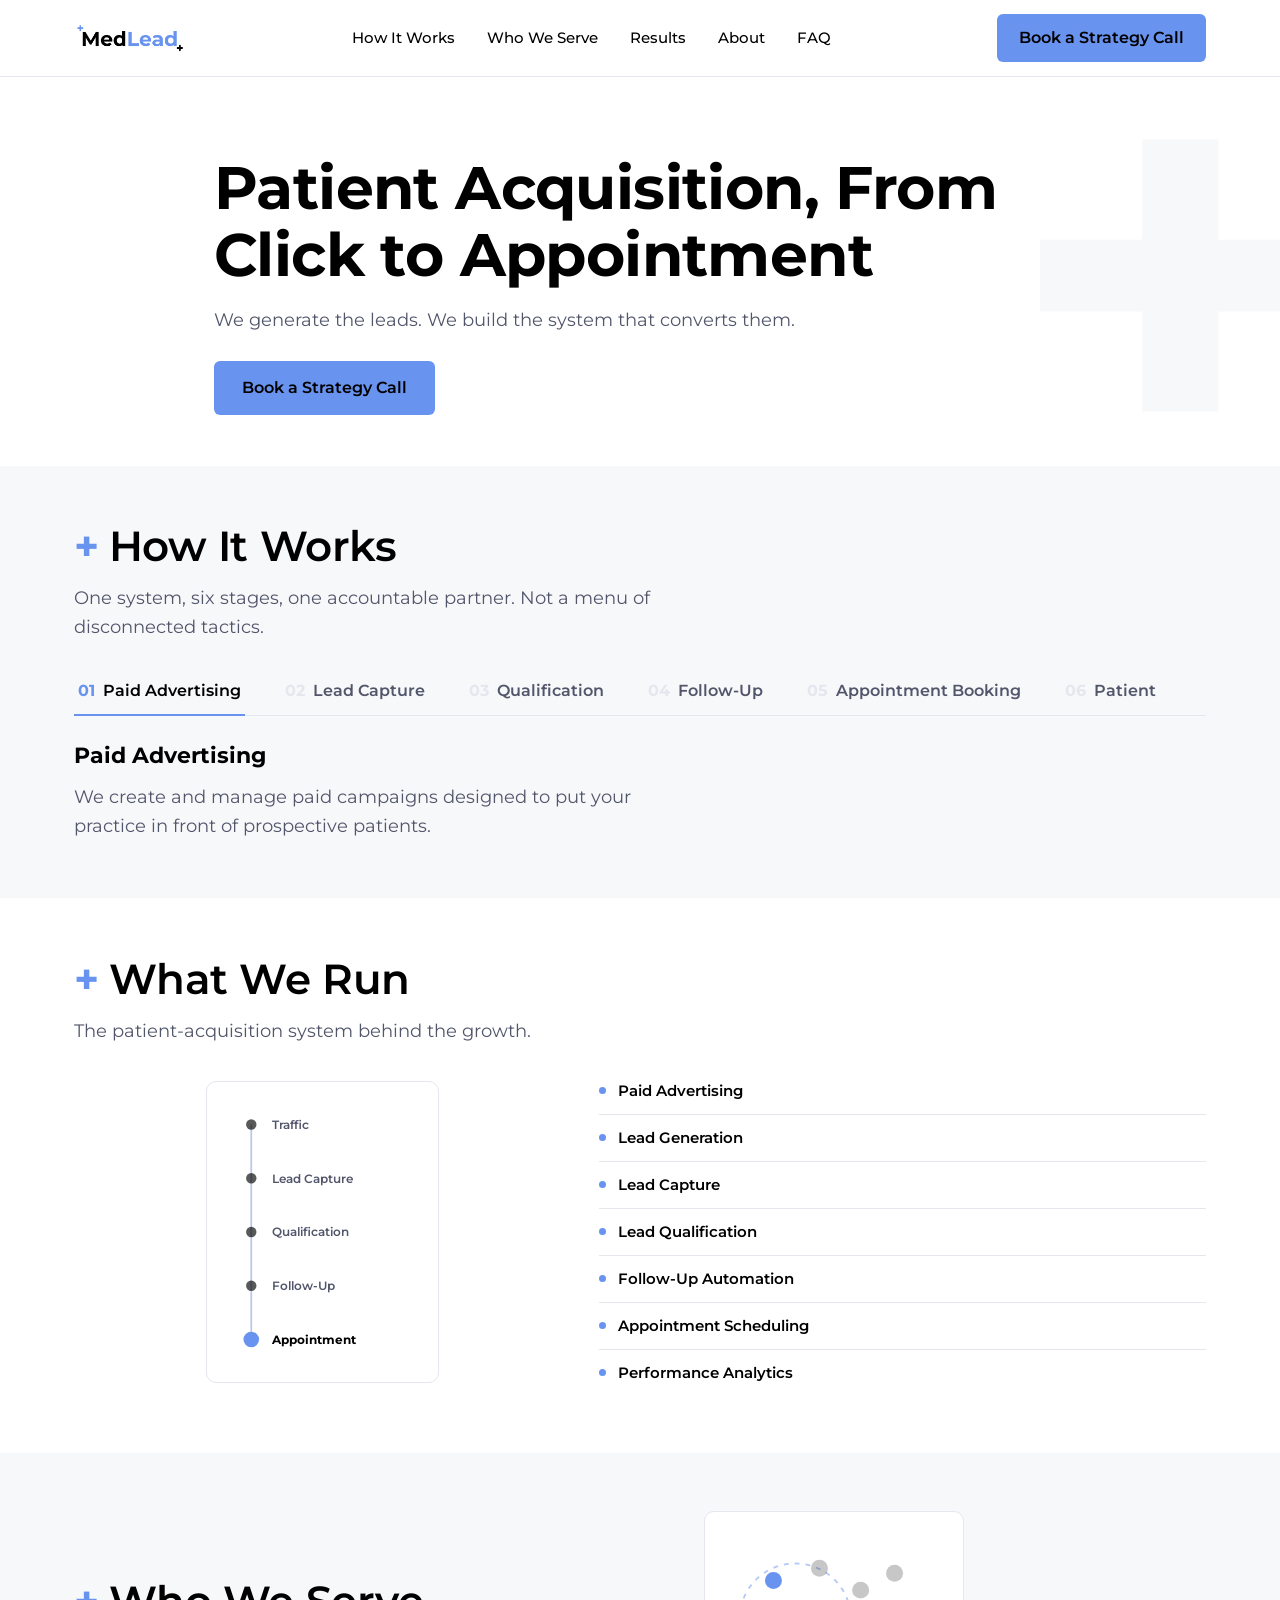
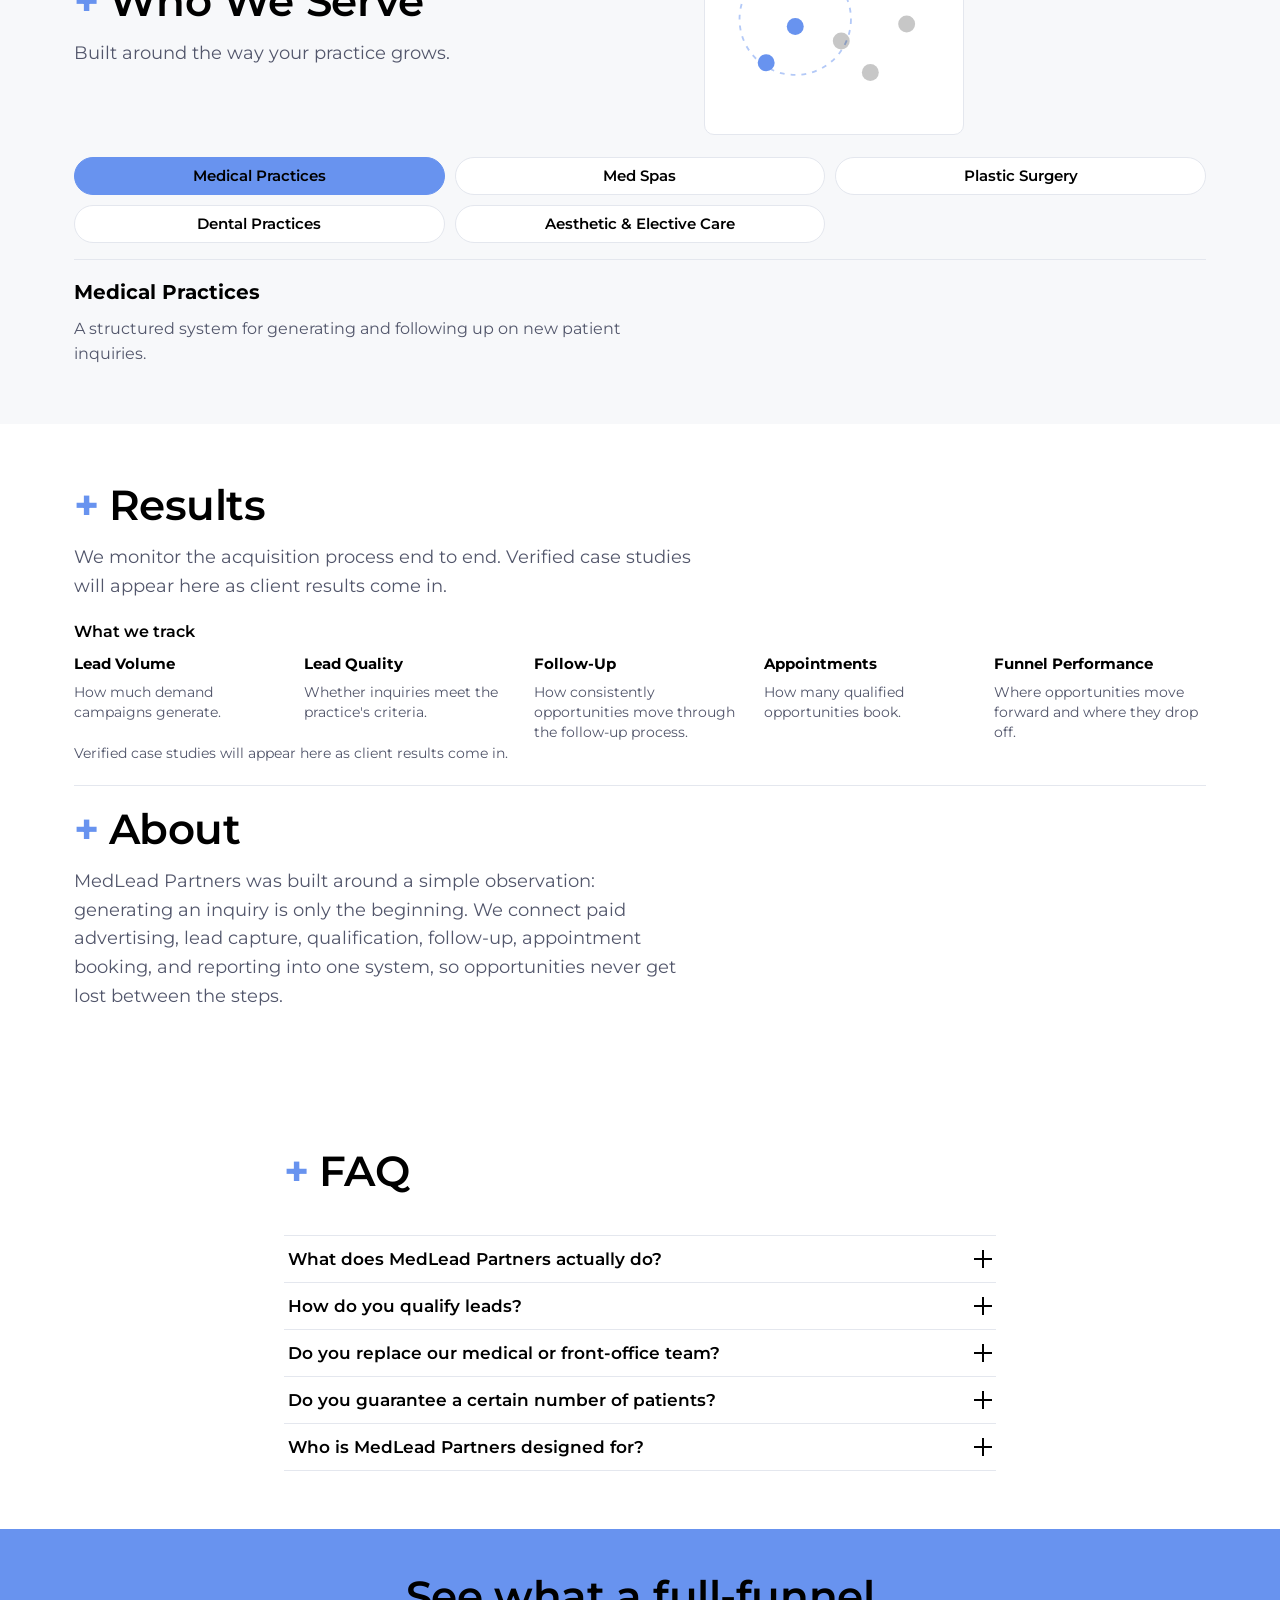
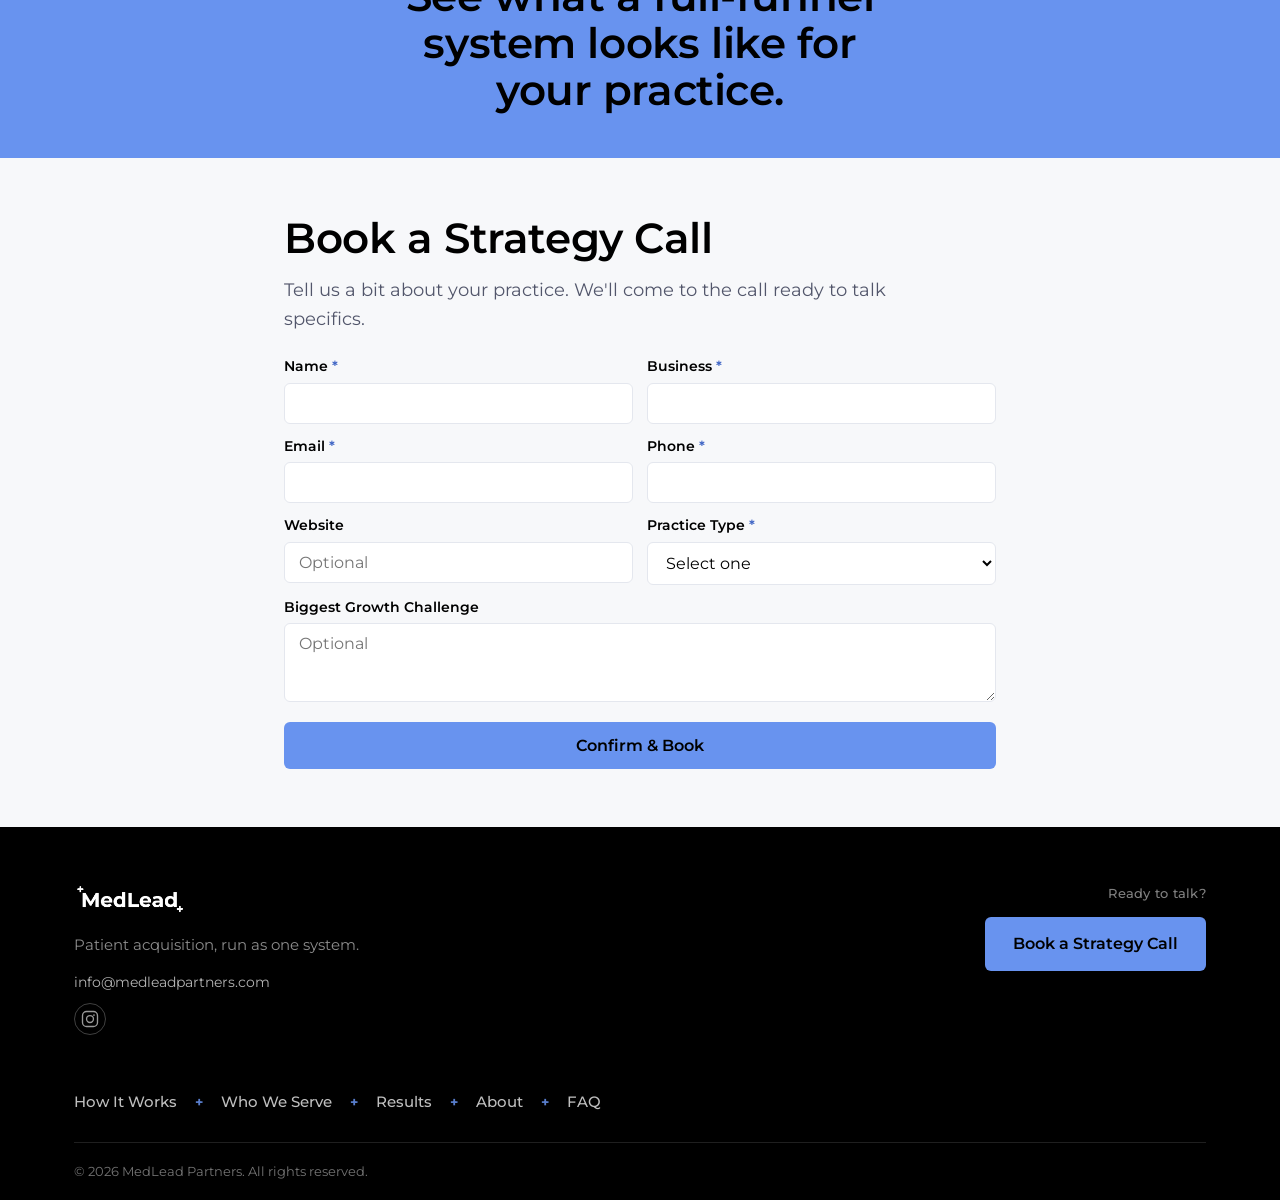
==== commit 1a4c6cab: "Add files via upload Final website version" ====
--- a/index.html
+++ b/index.html
@@ -2,8 +2,8 @@
 <html lang="en">
 <head>
 <meta charset="UTF-8">
-<meta name="viewport" content="width=device-width, initial-scale=1.0">
-<title>MedLead Partners | Patient Acquisition</title>
+<meta name="viewport" content="width=device-width, initial-scale=1.0, viewport-fit=cover">
+<title>Home - MedLead Partners</title>
 <meta name="description" content="MedLead Partners generates new patient leads through paid advertising and runs the system that captures, qualifies, follows up with, and moves those leads toward an appointment.">
 
 <!-- Open Graph / social link preview foundation.
@@ -24,6 +24,10 @@
 <link rel="preconnect" href="https://fonts.googleapis.com">
 <link rel="preconnect" href="https://fonts.gstatic.com" crossorigin>
 <link href="https://fonts.googleapis.com/css2?family=Montserrat:wght@400;500;600;700;800&display=swap" rel="stylesheet">
+<!-- Calendly's stylesheet for the real, inline scheduling widget used in the
+     booking flow (see #book section). This is the one additional external
+     dependency the real Calendly integration requires. -->
+<link href="https://assets.calendly.com/assets/external/widget.css" rel="stylesheet">
 <link rel="stylesheet" href="styles.css">
 </head>
 <body>
@@ -59,22 +63,14 @@
     <section class="hero" id="home" data-nav-section>
       <div class="hero-watermark" aria-hidden="true">+</div>
       <div class="container hero-inner">
-        <h1>We generate the leads. We run the system behind them.</h1>
-        <p class="hero-sub">MedLead Partners generates new patient leads through paid advertising and runs the system that captures, qualifies, follows up with, and moves those leads toward an appointment.</p>
+        <h1>Patient Acquisition, From Click to Appointment</h1>
+        <p class="hero-sub">We generate the leads. We build the system that converts them.</p>
         <div class="hero-actions">
           <!-- CTA target comes from content.py's BOOKING_HREF. It currently points to the
                in-page booking form at #book, which is live and functional now. Update
                BOOKING_HREF in content.py once a real Calendly/booking URL exists. -->
           <a href="#book" class="btn btn-primary">Book a Strategy Call</a>
-          <a href="#how-it-works" class="btn btn-secondary">See How It Works</a>
-        </div>
-      </div>
-    </section>
-
-    <section class="core-idea">
-      <div class="container">
-        <p class="statement">Generating a lead is only the beginning.</p>
-        <p class="section-intro">The real opportunity is what happens after the inquiry comes in. We do not stop at generating the inquiry. We build and run the process that moves it forward.</p>
+        </div>
       </div>
     </section>
 
@@ -97,43 +93,6 @@
         <div class="stage-panel">
           <div class="stage-panel-title" id="stage-panel-title">Paid Advertising</div>
           <p class="stage-panel-text" id="stage-panel-text">We create and manage paid campaigns designed to put your practice in front of prospective patients.</p>
-        </div>
-
-        <div class="process-block">
-          <h3 class="process-heading">How we get started</h3>
-          <ol class="process-list">
-            <li><span class="process-num">1</span><div><h3>Strategy call</h3><p>We learn your practice, your numbers, and your constraints.</p></div></li>
-          <li><span class="process-num">2</span><div><h3>Setup</h3><p>Campaigns, forms, and qualification rules built around your practice.</p></div></li>
-          <li><span class="process-num">3</span><div><h3>Launch</h3><p>Campaigns go live and new leads enter the acquisition and follow-up system.</p></div></li>
-          <li><span class="process-num">4</span><div><h3>Optimize</h3><p>Ongoing reporting and adjustment based on real performance.</p></div></li>
-          </ol>
-        </div>
-
-        <div class="tech-strip">
-          <div class="graphic-panel"><svg viewBox="0 0 320 170" class="flow-graphic" role="img" aria-label="Abstract diagram of the acquisition system trending upward from traffic to booked patient">
-        <rect x="252" y="118" width="10" height="34" rx="1.5" fill="#6893EF" opacity="0.18"/>
-        <rect x="268" y="98" width="10" height="54" rx="1.5" fill="#6893EF" opacity="0.28"/>
-        <rect x="284" y="76" width="10" height="76" rx="1.5" fill="#6893EF" opacity="0.4"/>
-        <path d="M28 132 L78 116 L128 98 L178 82 L228 62 L278 40" stroke="#000" stroke-width="2" fill="none" stroke-linecap="round" stroke-linejoin="round"/>
-        <circle cx="28" cy="132" r="5" fill="#000"/>
-        <circle cx="78" cy="116" r="5" fill="#000"/>
-        <circle cx="128" cy="98" r="5" fill="#000"/>
-        <circle cx="178" cy="82" r="5" fill="#000"/>
-        <circle cx="228" cy="62" r="5" fill="#000"/>
-        <circle cx="278" cy="40" r="6" fill="#6893EF"/>
-      </svg></div>
-          <div class="tech-strip-info">
-            <p class="tech-stack-label">Runs on modern marketing, CRM, automation, scheduling, and analytics infrastructure.</p>
-            <div class="badge-row">
-              <span class="badge-chip">Paid Advertising</span>
-            <span class="badge-chip">Lead Generation</span>
-            <span class="badge-chip">Performance Analytics</span>
-            <span class="badge-chip">Marketing Automation</span>
-            <span class="badge-chip">Lead Qualification</span>
-            <span class="badge-chip">Appointment Scheduling</span>
-            <span class="badge-chip">Analytics &amp; Reporting</span>
-            </div>
-          </div>
         </div>
       </div>
     </section>
@@ -199,11 +158,11 @@
       </div>
     </section>
 
-    <section class="section" id="results" data-nav-section>
-      <div class="container">
-        <div class="section-head">
+    <section class="section">
+      <div class="container">
+        <div id="results" class="section-head" data-nav-section>
           <h2 class="marker"><span class="plus">+</span> Results</h2>
-          <p class="section-intro">We monitor the entire acquisition process so we can see what is working and where opportunities are being lost. Real case studies will be added here as client results are verified.</p>
+          <p class="section-intro">We monitor the acquisition process end to end. Verified case studies will appear here as client results come in.</p>
         </div>
 
         <h3 class="track-heading">What we track</h3>
@@ -215,33 +174,14 @@
           <div class="track-item"><div class="track-label">Funnel Performance</div><p class="track-text">Where opportunities move forward and where they drop off.</p></div>
         </div>
 
+        <p class="proof-note">Verified case studies will appear here as client results come in.</p>
+        <div class="proof-single"></div>
+
         <div class="results-divider"></div>
 
-        <p class="proof-note">Verified case studies will appear here as client results come in.</p>
-        <div class="proof-single"><figure class="testimonial-card sample-testimonial">
-          <span class="case-tag">Sample client feedback: illustrative, not a verified review</span>
-          <blockquote>&ldquo;MedLead Partners helped us bring more structure to the way we handled incoming leads. The biggest difference was having a system for qualification, follow-up, and getting qualified prospects onto the calendar.&rdquo;</blockquote>
-          <figcaption>
-            <div>
-              <div class="testimonial-name">Dr. Lauren Hayes, MD</div>
-              <div class="testimonial-role">Medical Director, Aesthetic Medicine</div>
-              <div class="testimonial-disclaimer">Illustrative Client. Sample Only.</div>
-            </div>
-          </figcaption>
-        </figure></div>
-      </div>
-    </section>
-
-    <section class="section section-tint" id="about" data-nav-section>
-      <div class="container">
-        <div class="section-head">
+        <div id="about" class="section-head" data-nav-section>
           <h2 class="marker"><span class="plus">+</span> About</h2>
-          <p class="section-intro">MedLead Partners was built around a simple observation: generating an inquiry is only the beginning.</p>
-        </div>
-        <div class="three-col why-list">
-          <div><h3>What we connect</h3><p>Paid advertising, lead capture, qualification, follow-up, appointment booking, and reporting. All connected in one acquisition system.</p></div>
-          <div><h3>What we believe</h3><p>When advertising, lead capture, follow-up, qualification, scheduling, and reporting operate separately, opportunities get lost between the steps. We build and run systems that connect those pieces.</p></div>
-          <div><h3>Our commitment</h3><p>We measure more than lead volume. We look at what happens from the initial inquiry through qualification, follow-up, and appointment booking.</p></div>
+          <p class="section-intro">MedLead Partners was built around a simple observation: generating an inquiry is only the beginning. We connect paid advertising, lead capture, qualification, follow-up, appointment booking, and reporting into one system, so opportunities never get lost between the steps.</p>
         </div>
       </div>
     </section>
@@ -254,29 +194,13 @@
         <div class="reveal-list no-nums" data-single-open>
           <div class="reveal-item">
             <button class="reveal-trigger" aria-expanded="false"><span class="reveal-label">What does MedLead Partners actually do?</span><span class="reveal-icon" aria-hidden="true"></span></button>
-            <div class="reveal-panel"><div class="reveal-panel-inner"><p>We generate new patient leads through paid advertising and run the acquisition system around those leads. That includes lead capture, structural qualification, follow-up, appointment booking, and performance reporting. We are not simply managing leads your practice has already generated. We build and operate the acquisition process that generates and moves those opportunities forward.</p></div></div>
-          </div>
-          <div class="reveal-item">
-            <button class="reveal-trigger" aria-expanded="false"><span class="reveal-label">Do you run the advertising?</span><span class="reveal-icon" aria-hidden="true"></span></button>
-            <div class="reveal-panel"><div class="reveal-panel-inner"><p>Yes. Paid advertising is part of the acquisition system we build and manage.</p></div></div>
-          </div>
-          <div class="reveal-item">
-            <button class="reveal-trigger" aria-expanded="false"><span class="reveal-label">Do you only provide leads?</span><span class="reveal-icon" aria-hidden="true"></span></button>
-            <div class="reveal-panel"><div class="reveal-panel-inner"><p>No. The goal is not simply to deliver a list of leads. We build and run the system around the acquisition process, from paid traffic through lead capture, qualification, follow-up, and appointment booking.</p></div></div>
+            <div class="reveal-panel"><div class="reveal-panel-inner"><p>We generate new patient leads through paid advertising and run the acquisition system around those leads: lead capture, structural qualification, follow-up, appointment booking, and performance reporting. We are not simply managing leads your practice has already generated.</p></div></div>
           </div>
           <div class="reveal-item">
             <button class="reveal-trigger" aria-expanded="false"><span class="reveal-label">How do you qualify leads?</span><span class="reveal-icon" aria-hidden="true"></span></button>
             <div class="reveal-panel"><div class="reveal-panel-inner"><p>Structurally only. We check location, insurance status, and availability against your practice's own rules. We never apply medical judgment.</p></div></div>
           </div>
           <div class="reveal-item">
-            <button class="reveal-trigger" aria-expanded="false"><span class="reveal-label">Do you handle follow-up?</span><span class="reveal-icon" aria-hidden="true"></span></button>
-            <div class="reveal-panel"><div class="reveal-panel-inner"><p>Yes. New leads enter a structured follow-up process so opportunities do not get lost after the initial inquiry.</p></div></div>
-          </div>
-          <div class="reveal-item">
-            <button class="reveal-trigger" aria-expanded="false"><span class="reveal-label">Do you handle appointment booking?</span><span class="reveal-icon" aria-hidden="true"></span></button>
-            <div class="reveal-panel"><div class="reveal-panel-inner"><p>Yes. Qualified, followed-up leads are moved toward a scheduled consultation through your practice's own booking process.</p></div></div>
-          </div>
-          <div class="reveal-item">
             <button class="reveal-trigger" aria-expanded="false"><span class="reveal-label">Do you replace our medical or front-office team?</span><span class="reveal-icon" aria-hidden="true"></span></button>
             <div class="reveal-panel"><div class="reveal-panel-inner"><p>No. Your practice remains responsible for the patient relationship and healthcare delivery. We focus on generating and moving new patient opportunities through the acquisition process.</p></div></div>
           </div>
@@ -288,10 +212,6 @@
             <button class="reveal-trigger" aria-expanded="false"><span class="reveal-label">Who is MedLead Partners designed for?</span><span class="reveal-icon" aria-hidden="true"></span></button>
             <div class="reveal-panel"><div class="reveal-panel-inner"><p>Medical practices, med spas, plastic surgery, dental practices, and aesthetic or elective care businesses. Practices where a booked patient has clear, defined value.</p></div></div>
           </div>
-          <div class="reveal-item">
-            <button class="reveal-trigger" aria-expanded="false"><span class="reveal-label">How does the strategy process work?</span><span class="reveal-icon" aria-hidden="true"></span></button>
-            <div class="reveal-panel"><div class="reveal-panel-inner"><p>It starts with a strategy call to learn your practice and its constraints. From there we handle setup, launch, and ongoing optimization based on real performance.</p></div></div>
-          </div>
         </div>
       </div>
     </section>
@@ -299,59 +219,96 @@
     <section class="final-cta">
       <div class="container">
         <h2>See what a full-funnel system looks like for your practice.</h2>
-        <a href="#book" class="btn btn-light">Book a Strategy Call</a>
-      </div>
-    </section>
-
-    <section class="section section-tint" id="book">
+      </div>
+    </section>
+
+    <!-- Booking flow: three mutually-exclusive steps, one visible at a time.
+         Only #booking-step-form is ever a claim-free contact form. Step 2
+         opens the REAL Calendly scheduler (content.py CALENDLY_URL) inline;
+         opening it is not a booking confirmation. Step 3 (the only step
+         that says a call is scheduled) renders only after Calendly itself
+         fires "calendly.event_scheduled" — see initBookingFlow() in
+         template.js. data-calendly-url is the single source of truth the
+         JS reads from, so the URL only has to change in content.py. -->
+    <section class="section section-tint" id="book" data-calendly-url="https://calendly.com/medleadpartners">
       <div class="container container-narrow">
-        <div class="section-head">
-          <h2>Book a Strategy Call</h2>
-          <p class="section-intro">Tell us a bit about your practice. We'll come to the call ready to talk specifics.</p>
-        </div>
-
-        <form class="lead-form" id="lead-form" novalidate>
-          <div class="form-row">
-            <div class="field"><label for="name">Name <span class="req">*</span></label><input type="text" id="name" name="name" required autocomplete="name"></div>
-            <div class="field"><label for="business">Business <span class="req">*</span></label><input type="text" id="business" name="business" required autocomplete="organization"></div>
-          </div>
-          <div class="form-row">
-            <div class="field"><label for="email">Email <span class="req">*</span></label><input type="email" id="email" name="email" required autocomplete="email"></div>
-            <div class="field"><label for="phone">Phone <span class="req">*</span></label><input type="tel" id="phone" name="phone" required autocomplete="tel"></div>
-          </div>
-          <div class="form-row">
-            <div class="field"><label for="website">Website</label><input type="url" id="website" name="website" placeholder="Optional" autocomplete="url"></div>
-            <div class="field">
-              <label for="practice-type">Practice Type <span class="req">*</span></label>
-              <select id="practice-type" name="practice-type" required>
-                <option value="" selected disabled>Select one</option>
-                <option value="medical">Medical Practice</option>
+
+        <div class="booking-step" id="booking-step-form">
+          <div class="section-head">
+            <h2>Book a Strategy Call</h2>
+            <p class="section-intro">Tell us a bit about your practice. We'll come to the call ready to talk specifics.</p>
+          </div>
+
+          <form class="lead-form" id="lead-form" novalidate>
+            <div class="form-row">
+              <div class="field"><label for="name">Name <span class="req">*</span></label><input type="text" id="name" name="name" required autocomplete="name"></div>
+              <div class="field"><label for="business">Business <span class="req">*</span></label><input type="text" id="business" name="business" required autocomplete="organization"></div>
+            </div>
+            <div class="form-row">
+              <div class="field"><label for="email">Email <span class="req">*</span></label><input type="email" id="email" name="email" required autocomplete="email"></div>
+              <div class="field"><label for="phone">Phone <span class="req">*</span></label><input type="tel" id="phone" name="phone" required autocomplete="tel"></div>
+            </div>
+            <div class="form-row">
+              <div class="field"><label for="website">Website</label><input type="url" id="website" name="website" placeholder="Optional" autocomplete="url"></div>
+              <div class="field">
+                <label for="practice-type">Practice Type <span class="req">*</span></label>
+                <select id="practice-type" name="practice-type" required>
+                  <option value="" selected disabled>Select one</option>
+                  <option value="medical">Medical Practice</option>
                 <option value="med-spa">Med Spa</option>
                 <option value="plastic-surgery">Plastic Surgery</option>
                 <option value="dental">Dental Practice</option>
                 <option value="aesthetic-elective">Aesthetic &amp; Elective Care</option>
                 <option value="other">Other</option>
-              </select>
+                </select>
+              </div>
             </div>
-          </div>
-          <div class="field"><label for="challenge">Biggest Growth Challenge</label><textarea id="challenge" name="challenge" rows="3" placeholder="Optional"></textarea></div>
-          <button type="submit" class="btn btn-primary btn-full">Confirm &amp; Book</button>
-          <!-- DEV NOTE (not shown to visitors): this form currently submits locally only.
-               Wire the action above to a CRM/Zapier endpoint (and/or embed a scheduler here)
-               once a real integration exists. See content.py BOOKING_HREF for the CTA target. -->
-        </form>
-
-        <div class="form-success" id="form-success" hidden>
-          <h3>Thanks. You're almost done.</h3>
-          <p>In the live version, a scheduler will appear here so you can pick a time immediately.</p>
-        </div>
+            <div class="field"><label for="challenge">Biggest Growth Challenge</label><textarea id="challenge" name="challenge" rows="3" placeholder="Optional"></textarea></div>
+            <button type="submit" class="btn btn-primary btn-full">Confirm &amp; Book</button>
+            <!-- DEV NOTE (not shown to visitors): this form's details currently stay in the
+                 browser only (used to prefill Calendly in Step 2). Wire the submit handler in
+                 template.js (initBookingFlow) to a real CRM/email endpoint once one exists, so
+                 practice details are captured even if a visitor doesn't finish scheduling. -->
+          </form>
+        </div>
+
+        <div class="booking-step" id="booking-step-schedule" hidden tabindex="-1">
+          <div class="section-head">
+            <h2>Choose a Time</h2>
+            <p class="section-intro">Thanks — your details are saved. Pick a time below to confirm your strategy call.</p>
+          </div>
+          <div class="calendly-container calendly-inline-widget" id="calendly-container">
+            <p class="calendly-loading-note">Loading the scheduler&hellip;</p>
+          </div>
+          <div class="calendly-fallback" id="calendly-fallback" hidden>
+            <p class="calendly-fallback-text">Having trouble loading the scheduler above?</p>
+            <a href="https://calendly.com/medleadpartners" target="_blank" rel="noopener noreferrer" class="btn btn-secondary calendly-fallback-btn">Open Scheduler in a New Tab</a>
+          </div>
+        </div>
+
+        <div class="form-success booking-step" id="booking-step-confirmed" hidden tabindex="-1">
+          <h3>Strategy Call Scheduled</h3>
+          <p>Your strategy call with MedLead Partners has been scheduled. We'll see you then.</p>
+        </div>
+
       </div>
     </section>
   </main>
+
+<!-- Calendly's widget script powers the real inline scheduler in Step 2 above (initBookingFlow
+     in template.js calls window.Calendly.initInlineWidget once the lead form validates).
+     onerror sets a flag so initBookingFlow can show the fallback link immediately if the
+     script itself is blocked (ad blocker, corporate network) rather than waiting out the
+     full timeout meant for "script loaded but the embed still didn't render" cases. -->
+<script src="https://assets.calendly.com/assets/external/widget.js" onerror="window.__calendlyLoadFailed = true;"></script>
 
   <button id="back-to-top" class="back-to-top" aria-label="Back to top">
     <svg viewBox="0 0 24 24" width="18" height="18" fill="none" aria-hidden="true"><path d="M12 19V5M5 12l7-7 7 7" stroke="currentColor" stroke-width="2" stroke-linecap="round" stroke-linejoin="round"/></svg>
   </button>
+
+  <a href="#book" class="floating-cta" id="floating-cta">
+    <span>Book a Strategy Call</span>
+  </a>
 
   <footer class="site-footer">
     <div class="container">
@@ -359,7 +316,7 @@
         <div class="footer-brand-block">
           <img src="assets/logo.png" alt="MedLead Partners logo" class="footer-logo-lg">
           <p class="footer-tagline">Patient acquisition, run as one system.</p>
-          
+          <div class="footer-contact-line"><a href="mailto:info@medleadpartners.com">info@medleadpartners.com</a></div>
           <div class="footer-social"><a href="https://www.instagram.com/medleadpartners/" class="footer-social-icon" target="_blank" rel="noopener noreferrer" aria-label="MedLead Partners on Instagram"><svg viewBox="0 0 24 24" width="18" height="18" fill="none" aria-hidden="true"><rect x="2" y="2" width="20" height="20" rx="5.5" stroke="currentColor" stroke-width="1.8"/><circle cx="12" cy="12" r="4.6" stroke="currentColor" stroke-width="1.8"/><circle cx="17.3" cy="6.7" r="1.15" fill="currentColor"/></svg></a></div>
         </div>
         <div class="footer-cta-block">
@@ -381,6 +338,6 @@
     </div>
   </footer>
 
-  <script src="script.js"></script>
+<script src="script.js"></script>
 </body>
 </html>
--- a/styles.css
+++ b/styles.css
@@ -21,8 +21,8 @@
   --radius: 10px;
   --radius-sm: 6px;
 
-  --section-pad: clamp(72px, 10vw, 140px);
-  --section-pad-mobile: 56px;
+  --section-pad: clamp(36px, 4.5vw, 64px);
+  --section-pad-mobile: 32px;
 }
 
 * { box-sizing: border-box; margin: 0; padding: 0; }
@@ -132,24 +132,16 @@
    HERO (homepage)
    ========================================================================== */
 
-.hero { position: relative; padding: clamp(90px, 14vw, 160px) 0 clamp(70px, 10vw, 120px); overflow: hidden; }
+.hero { position: relative; padding: clamp(44px, 6vw, 80px) 0 clamp(32px, 4vw, 56px); overflow: hidden; }
 .hero-watermark {
   position: absolute; top: 50%; right: -6%; transform: translateY(-50%);
   font-size: min(46vw, 620px); font-weight: 700; color: var(--off-white);
   line-height: 1; z-index: 0; pointer-events: none; user-select: none;
 }
 .hero-inner { position: relative; z-index: 1; max-width: 900px; }
-.hero h1 { margin-bottom: 24px; }
-.hero-sub { font-size: 19px; max-width: 620px; margin-bottom: 36px; }
+.hero h1 { margin-bottom: 18px; }
+.hero-sub { font-size: 18px; max-width: 620px; margin-bottom: 26px; }
 .hero-actions { display: flex; gap: 16px; flex-wrap: wrap; }
-
-/* ==========================================================================
-   CORE IDEA
-   ========================================================================== */
-
-.core-idea { padding: 0 0 var(--section-pad); }
-.core-idea .statement { font-size: clamp(26px, 3.6vw, 44px); font-weight: 600; line-height: 1.25; max-width: 780px; }
-.core-idea p.section-intro { margin-top: 22px; }
 
 /* ==========================================================================
    SECTIONS (shared)
@@ -157,13 +149,13 @@
 
 .section { padding: var(--section-pad) 0; }
 .section-tint { background: var(--off-white); }
-.section-head { margin-bottom: 48px; }
+.section-head { margin-bottom: 22px; }
 
 /* ==========================================================================
    SYSTEM — interactive stage selector
    ========================================================================== */
 
-.stage-tabs { display: flex; gap: 8px; flex-wrap: wrap; margin-top: 44px; border-bottom: 1px solid var(--border); padding-bottom: 0; }
+.stage-tabs { display: flex; gap: 8px; flex-wrap: wrap; margin-top: 24px; border-bottom: 1px solid var(--border); padding-bottom: 0; }
 .stage-tab {
   padding: 14px 4px; margin-right: 28px; font-size: 16px; font-weight: 600;
   color: var(--slate); border-bottom: 2px solid transparent; position: relative; top: 1px;
@@ -174,13 +166,10 @@
 .stage-tab.is-active .num { color: var(--blue); }
 .stage-tab:hover { color: var(--black); }
 
-.stage-panel { margin-top: 36px; min-height: 90px; }
+.stage-panel { margin-top: 22px; min-height: 90px; }
 .stage-panel-title { font-size: 22px; font-weight: 700; margin-bottom: 10px; }
 .stage-panel-text { font-size: 18px; max-width: 620px; }
 .system-more { margin-top: 32px; display: inline-block; }
-
-.process-block { margin-top: 64px; padding-top: 48px; border-top: 1px solid var(--border); }
-.process-heading { font-size: 20px; font-weight: 600; margin-bottom: 8px; }
 
 /* Shared panel treatment for every custom brand graphic on the site —
    How It Works, Services, Who We Serve, Results all use this same frame
@@ -191,29 +180,21 @@
 }
 .graphic-panel svg { width: 100%; height: auto; display: block; }
 
-/* Technology strip within How It Works — small, understated, not a
-   standalone section. Custom abstract graphic + capability badges. */
-.tech-strip {
-  margin-top: 64px; padding-top: 48px; border-top: 1px solid var(--border);
-  display: grid; grid-template-columns: 0.85fr 1.15fr; gap: 48px; align-items: center;
-}
-.tech-stack-label { font-size: 15.5px; color: var(--slate); margin-bottom: 18px; max-width: 440px; }
-
 /* Generic header-split layout — section intro/heading alongside a small
    custom graphic. Used by Services, Who We Serve, and Results so every
    section-level graphic sits in the same place, at the same size. */
-.head-split { display: grid; grid-template-columns: 1.2fr 1fr; gap: 40px; align-items: center; margin-bottom: 40px; }
+.head-split { display: grid; grid-template-columns: 1.2fr 1fr; gap: 28px; align-items: center; margin-bottom: 20px; }
 .head-split-visual { max-width: 260px; }
 
 /* What We Run: acquisition-path graphic beside a stacked column of
    service pills. Both columns are vertical lists of comparable height
    so the two sides read as one balanced composition. */
 .services-system {
-  margin-top: 48px; display: grid; grid-template-columns: 0.9fr 1.1fr;
-  gap: 48px; align-items: center;
-}
-.services-system-visual { max-width: 300px; margin: 0 auto; }
-.services-system-visual svg { max-height: 340px; }
+  margin-top: 22px; display: grid; grid-template-columns: 0.9fr 1.1fr;
+  gap: 28px; align-items: center;
+}
+.services-system-visual { max-width: 240px; margin: 0 auto; }
+.services-system-visual svg { max-height: 260px; }
 
 /* Purely informational, not interactive: no border box, no hover state,
    no cursor change. A thin divider between rows (not a box around each
@@ -224,7 +205,7 @@
 .service-pills { display: flex; flex-direction: column; }
 .service-pill {
   display: flex; align-items: center; gap: 12px;
-  padding: 15px 0;
+  padding: 11px 0;
   border-bottom: 1px solid var(--border);
   color: var(--black);
   font-size: 15px; font-weight: 600;
@@ -240,7 +221,7 @@
 .reveal-item { border-bottom: 1px solid var(--border); }
 .reveal-trigger {
   width: 100%; display: flex; align-items: center; justify-content: space-between;
-  padding: 26px 4px; text-align: left; font-size: 20px; font-weight: 600; color: var(--black);
+  padding: 13px 4px; text-align: left; font-size: 17px; font-weight: 600; color: var(--black);
   gap: 20px;
 }
 .reveal-trigger .num { color: var(--border); font-weight: 700; font-size: 16px; margin-right: 18px; flex-shrink: 0; }
@@ -301,18 +282,9 @@
 .testimonial-logo { height: 20px; margin-left: auto; }
 
 /* ==========================================================================
-   TECHNOLOGY BADGES & SAMPLE TESTIMONIAL
-   Woven into How It Works / Services / Results. Not a standalone section.
-   ========================================================================== */
-
-.badge-row { display: flex; flex-wrap: wrap; gap: 10px; }
-.badge-chip {
-  display: inline-flex; align-items: center;
-  padding: 9px 16px; border-radius: 999px;
-  background: rgba(104,147,239,0.10); color: var(--blue-text);
-  font-size: 14px; font-weight: 600; line-height: 1.3;
-}
-.badge-logo { height: 16px; width: auto; margin-right: 8px; display: inline-block; }
+   SAMPLE TESTIMONIAL
+   Woven into Results. Not a standalone section.
+   ========================================================================== */
 
 .sample-testimonial { border-style: dashed; border-color: #c7cddb; }
 .sample-testimonial .case-tag { margin-bottom: 20px; }
@@ -323,14 +295,14 @@
 /* Results: "What we track" is a lightweight, borderless grid, deliberately
    not styled as a case-card so it never competes visually with actual
    proof (case studies, testimonials) below it. */
-.track-heading { font-size: 18px; font-weight: 600; margin-top: 40px; margin-bottom: 20px; }
-.track-grid { display: grid; grid-template-columns: repeat(5, 1fr); gap: 24px; }
+.track-heading { font-size: 16px; font-weight: 600; margin-top: 16px; margin-bottom: 12px; }
+.track-grid { display: grid; grid-template-columns: repeat(5, 1fr); gap: 18px; }
 .track-label { font-size: 14.5px; font-weight: 700; color: var(--black); margin-bottom: 6px; }
 .track-text { font-size: 13.5px; color: var(--slate); line-height: 1.5; }
 
-.results-divider { border-top: 1px solid var(--border); margin: 40px 0; }
-
-.proof-note { font-size: 15px; color: var(--slate); margin-bottom: 20px; }
+.results-divider { border-top: 1px solid var(--border); margin: 20px 0; }
+
+.proof-note { font-size: 14px; color: var(--slate); margin-bottom: 0; }
 .proof-single .testimonial-card { max-width: 480px; }
 
 /* Who We Serve: clickable practice-type pills, single shared panel below.
@@ -340,9 +312,9 @@
    A 3-column grid (rather than flex-wrap) gives a deliberate 3-then-2
    arrangement for five items instead of an organic, text-length-driven
    wrap, so the layout feels designed rather than incidental. */
-.practice-pills { display: grid; grid-template-columns: repeat(3, 1fr); gap: 10px; margin-top: 48px; }
+.practice-pills { display: grid; grid-template-columns: repeat(3, 1fr); gap: 10px; margin-top: 22px; }
 .practice-pill {
-  padding: 11px 20px; border-radius: 999px; text-align: center;
+  padding: 9px 18px; border-radius: 999px; text-align: center;
   border: 1px solid var(--border); background: var(--white);
   font-size: 14.5px; font-weight: 600; color: var(--black);
   transition: border-color .15s ease, background-color .15s ease, color .15s ease;
@@ -350,7 +322,7 @@
 .practice-pill:hover { border-color: var(--blue); }
 .practice-pill.is-active { background: var(--blue); border-color: var(--blue); color: #000; }
 
-.practice-panel { margin-top: 28px; padding-top: 28px; border-top: 1px solid var(--border); min-height: 84px; }
+.practice-panel { margin-top: 16px; padding-top: 16px; border-top: 1px solid var(--border); min-height: 70px; }
 .practice-panel-title { font-size: 20px; font-weight: 700; margin-bottom: 8px; }
 .practice-panel-text { font-size: 16px; max-width: 560px; }
 
@@ -361,8 +333,8 @@
    FINAL CTA
    ========================================================================== */
 
-.final-cta { background: var(--blue); padding: 80px 0; text-align: center; }
-.final-cta h2 { max-width: 540px; margin: 0 auto 28px; }
+.final-cta { background: var(--blue); padding: 44px 0; text-align: center; }
+.final-cta h2 { max-width: 540px; margin: 0 auto; }
 
 /* ==========================================================================
    BACK TO TOP
@@ -381,6 +353,27 @@
 .back-to-top:hover { border-color: var(--blue); background: var(--off-white); }
 
 /* ==========================================================================
+   FLOATING "BOOK A STRATEGY CALL" CTA
+   Small pill, fixed to the viewport, same visual language as .btn-primary.
+   Sits directly above #back-to-top so the two never overlap.
+   ========================================================================== */
+
+.floating-cta {
+  position: fixed; right: 24px; bottom: 88px; z-index: 95;
+  display: inline-flex; align-items: center;
+  padding: 13px 22px; border-radius: 999px;
+  background: var(--blue); color: var(--black);
+  font-size: 14.5px; font-weight: 600; white-space: nowrap;
+  border: 1px solid rgba(0, 0, 0, 0.06);
+  box-shadow: 0 6px 20px rgba(20, 26, 43, 0.18), 0 1px 3px rgba(20, 26, 43, 0.08);
+  opacity: 0; transform: translateY(10px) scale(0.96); pointer-events: none;
+  transition: opacity .25s ease, transform .25s ease, background-color .15s ease, box-shadow .2s ease;
+}
+.floating-cta.is-visible { opacity: 1; transform: translateY(0) scale(1); pointer-events: auto; }
+.floating-cta:hover { background: var(--blue-dark); box-shadow: 0 10px 26px rgba(20, 26, 43, 0.22), 0 2px 4px rgba(20, 26, 43, 0.1); transform: translateY(-2px); }
+.floating-cta:focus-visible { outline: 2px solid var(--black); outline-offset: 3px; }
+
+/* ==========================================================================
    PAGE HEADER (inner pages)
    ========================================================================== */
 
@@ -418,30 +411,37 @@
 .card .label { font-size: 12px; font-weight: 700; text-transform: uppercase; letter-spacing: .03em; color: var(--blue-text); display: block; margin-top: 16px; }
 
 /* ==========================================================================
-   PROCESS (How It Works page)
-   ========================================================================== */
-
-.process-list { display: grid; grid-template-columns: repeat(4, 1fr); gap: 28px; margin: 48px 0 44px; }
-.process-list li { display: flex; flex-direction: column; gap: 14px; }
-.process-num { width: 34px; height: 34px; border-radius: 50%; border: 1.5px solid var(--black); display: flex; align-items: center; justify-content: center; font-size: 14px; font-weight: 700; }
-.process-list h3 { font-size: 17px; }
-.process-list p { font-size: 15px; }
-
-/* ==========================================================================
    FORM (Booking page)
    ========================================================================== */
 
-.lead-form { margin-top: 40px; }
-.form-row { display: grid; grid-template-columns: 1fr 1fr; gap: 20px; }
-.field { margin-bottom: 20px; }
-.field label { display: block; font-size: 14px; font-weight: 600; margin-bottom: 7px; }
+.lead-form { margin-top: 20px; }
+.form-row { display: grid; grid-template-columns: 1fr 1fr; gap: 14px; }
+.field { margin-bottom: 12px; }
+.field label { display: block; font-size: 13.5px; font-weight: 600; margin-bottom: 5px; }
 .req { color: var(--blue-text); }
 .field input, .field select, .field textarea {
-  width: 100%; padding: 12px 14px; border: 1.5px solid var(--border); border-radius: var(--radius-sm);
+  width: 100%; padding: 10px 14px; border: 1.5px solid var(--border); border-radius: var(--radius-sm);
   background: var(--white); transition: border-color .15s ease;
 }
 .field input:focus, .field select:focus, .field textarea:focus { border-color: var(--blue); outline: none; }
-.field textarea { resize: vertical; min-height: 90px; }
+.field textarea { resize: vertical; min-height: 64px; }
+
+/* ---------- Booking flow: form -> schedule -> confirmed ---------- */
+.booking-step[hidden] { display: none; }
+
+.calendly-container {
+  margin-top: 32px; min-height: 700px; border: 1px solid var(--border); border-radius: var(--radius);
+  background: var(--off-white); overflow: hidden; position: relative;
+}
+.calendly-loading-note {
+  position: absolute; top: 50%; left: 50%; transform: translate(-50%, -50%);
+  color: var(--slate); font-size: 14px; text-align: center; width: 100%;
+}
+.calendly-fallback { margin-top: 20px; text-align: center; }
+.calendly-fallback[hidden] { display: none; }
+.calendly-fallback-text { font-size: 14px; color: var(--slate); margin-bottom: 12px; }
+.calendly-fallback-btn { display: inline-flex; }
+
 .form-success { margin-top: 32px; padding: 28px; border: 1px solid var(--border); border-radius: var(--radius); background: var(--off-white); text-align: center; }
 .form-success h3 { margin-bottom: 8px; }
 
@@ -449,11 +449,11 @@
    FOOTER
    ========================================================================== */
 
-.site-footer { background: var(--black); color: var(--white); padding: 88px 0 0; }
+.site-footer { background: var(--black); color: var(--white); padding: 56px 0 0; }
 
 .footer-top {
   display: flex; justify-content: space-between; align-items: flex-start;
-  gap: 40px; padding-bottom: 56px;
+  gap: 40px; padding-bottom: 36px;
 }
 .footer-logo-lg { height: 32px; filter: brightness(0) invert(1); margin-bottom: 18px; }
 .footer-tagline { color: rgba(255,255,255,0.55); font-size: 15px; max-width: 300px; }
@@ -479,7 +479,7 @@
 
 .footer-nav-row {
   display: flex; align-items: center; gap: 18px; flex-wrap: wrap;
-  padding: 28px 0 44px;
+  padding: 20px 0 28px;
 }
 .footer-nav-row a { font-size: 14.5px; font-weight: 500; color: rgba(255,255,255,0.75); }
 .footer-nav-row a:hover { color: var(--blue); }
@@ -489,7 +489,7 @@
 
 .footer-bottom-row {
   display: flex; justify-content: space-between; align-items: center;
-  padding: 24px 0; flex-wrap: wrap; gap: 12px;
+  padding: 18px 0; flex-wrap: wrap; gap: 12px;
 }
 .footer-bottom-row p { color: rgba(255,255,255,0.45); font-size: 13px; }
 .footer-legal { display: flex; gap: 20px; }
@@ -510,10 +510,9 @@
   .track-grid { grid-template-columns: repeat(3, 1fr); }
   .tech-strip { grid-template-columns: 1fr; gap: 32px; }
   .head-split { grid-template-columns: 1fr; gap: 28px; }
-  .head-split-visual, .tech-strip .graphic-panel { max-width: 280px; }
+  .head-split-visual { max-width: 280px; }
   .services-system { grid-template-columns: 1fr; gap: 32px; }
   .services-system-visual { max-width: 220px; }
-  .process-list { grid-template-columns: repeat(2, 1fr); gap: 36px 28px; }
   .footer-top { gap: 32px; }
   .hero-watermark { font-size: min(60vw, 480px); right: -12%; opacity: 0.7; }
 }
@@ -528,11 +527,16 @@
   .menu-toggle { display: flex; }
 
   .section, .hero, .page-header { padding: var(--section-pad-mobile) 0; }
-  .core-idea { padding-bottom: var(--section-pad-mobile); }
   .final-cta { padding: 56px 0; }
 
-  .three-col, .stage-cards, .card-grid, .process-list, .proof-grid { grid-template-columns: 1fr; gap: 32px; }
+  .three-col, .stage-cards, .card-grid, .proof-grid { grid-template-columns: 1fr; gap: 32px; }
   .track-grid { grid-template-columns: 1fr; gap: 24px; }
+
+  .floating-cta {
+    right: 16px; bottom: calc(76px + env(safe-area-inset-bottom, 0px));
+    padding: 11px 18px; font-size: 13.5px;
+  }
+  .back-to-top { right: 16px; bottom: calc(16px + env(safe-area-inset-bottom, 0px)); width: 40px; height: 40px; }
 
   .practice-pill { padding: 10px 16px; font-size: 14px; }
   .practice-pills { grid-template-columns: 1fr; }
@@ -548,6 +552,7 @@
   .reveal-trigger .num { margin-right: 12px; }
 
   .form-row { grid-template-columns: 1fr; gap: 0; }
+  .calendly-container { min-height: 580px; }
 
   .footer-top { flex-direction: column; align-items: flex-start; gap: 28px; }
   .footer-cta-block { text-align: left; width: 100%; }
@@ -562,4 +567,4 @@
   .btn { width: 100%; }
   .nav-inner { height: 68px; }
   .logo-img { height: 26px; }
-}+}
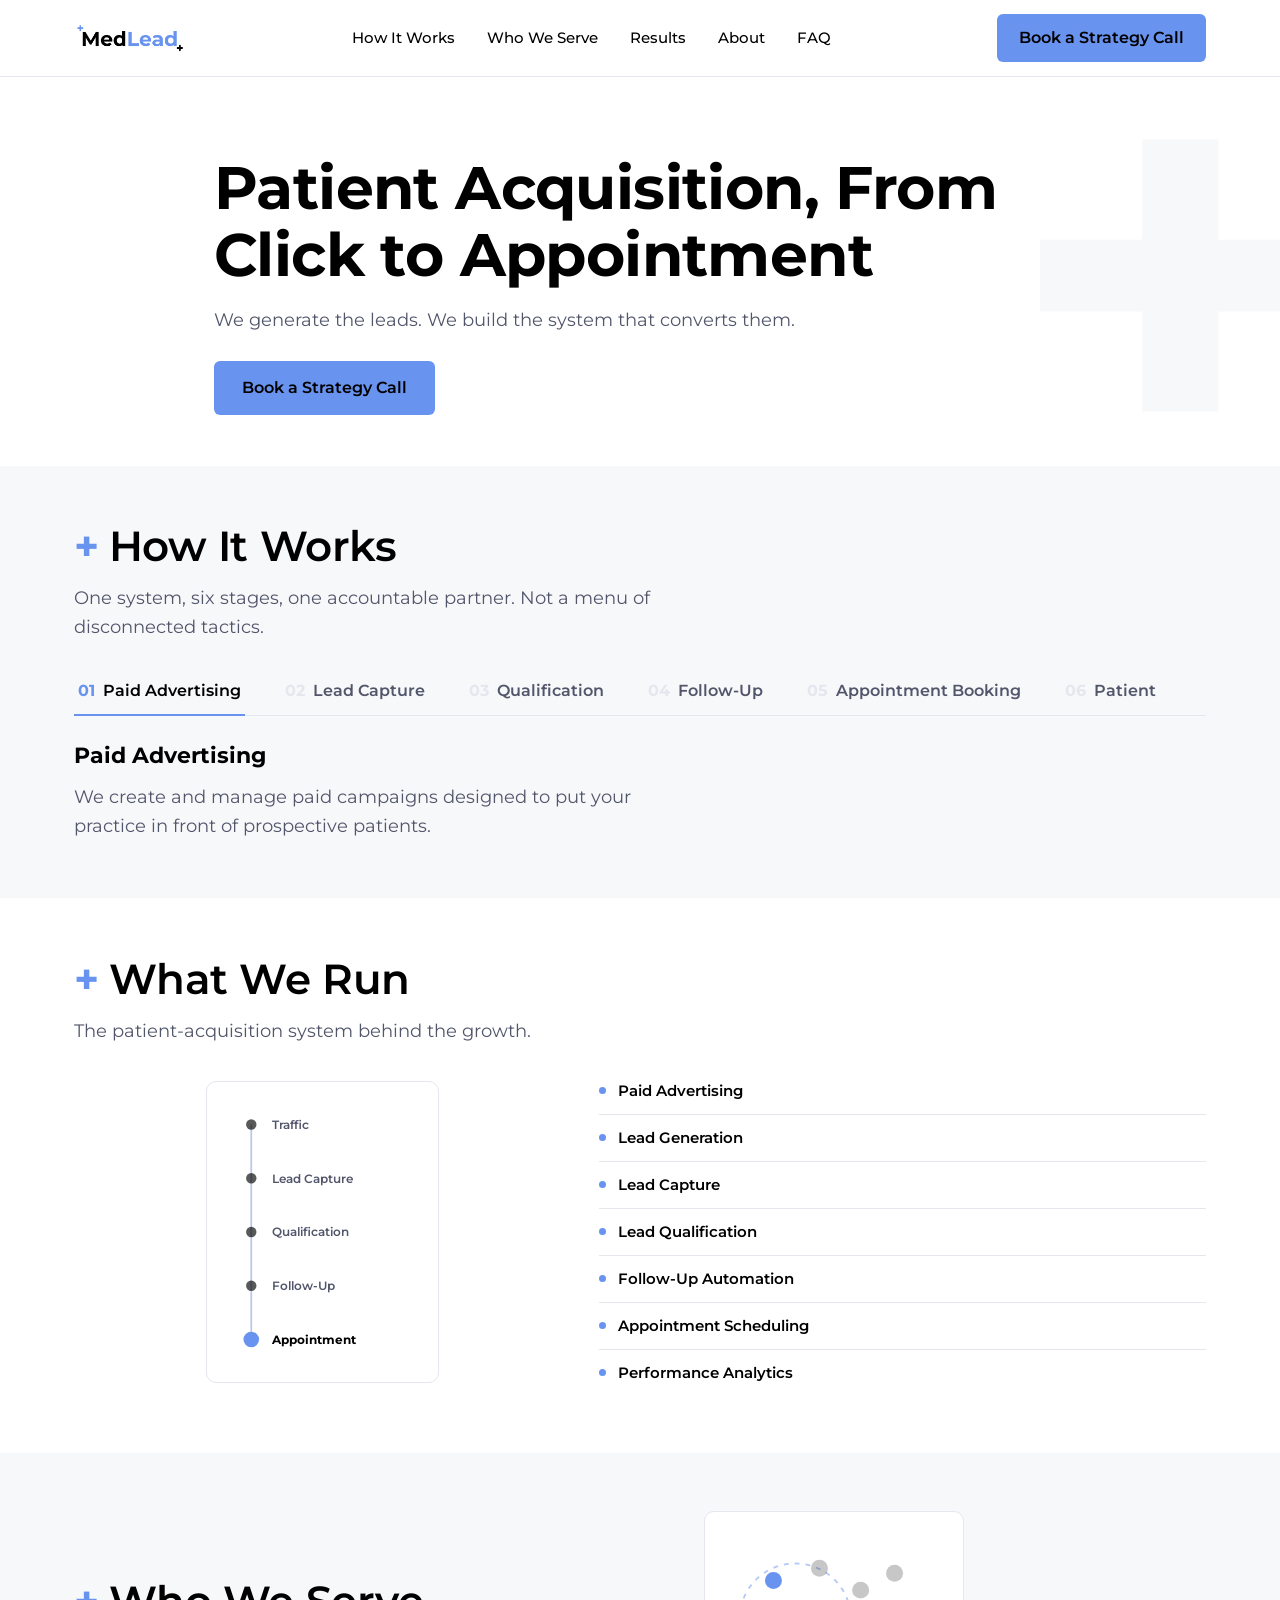
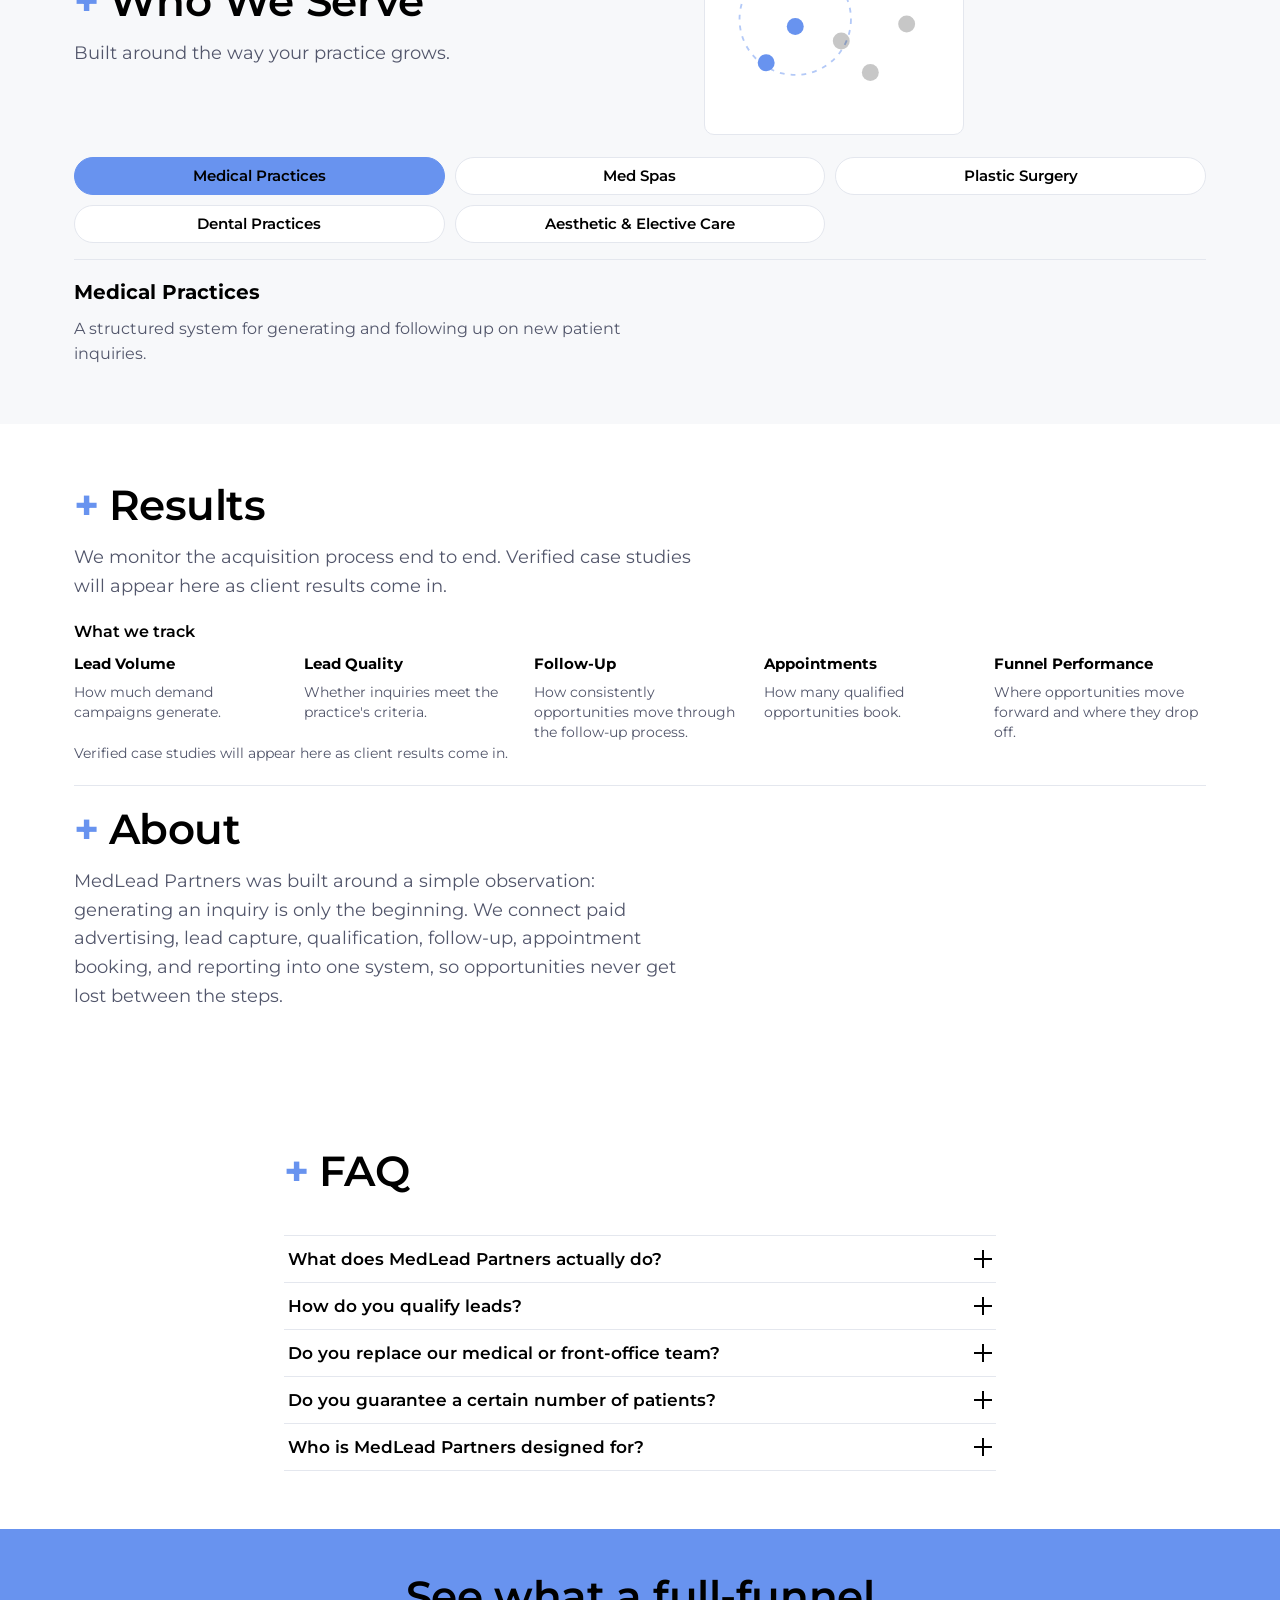
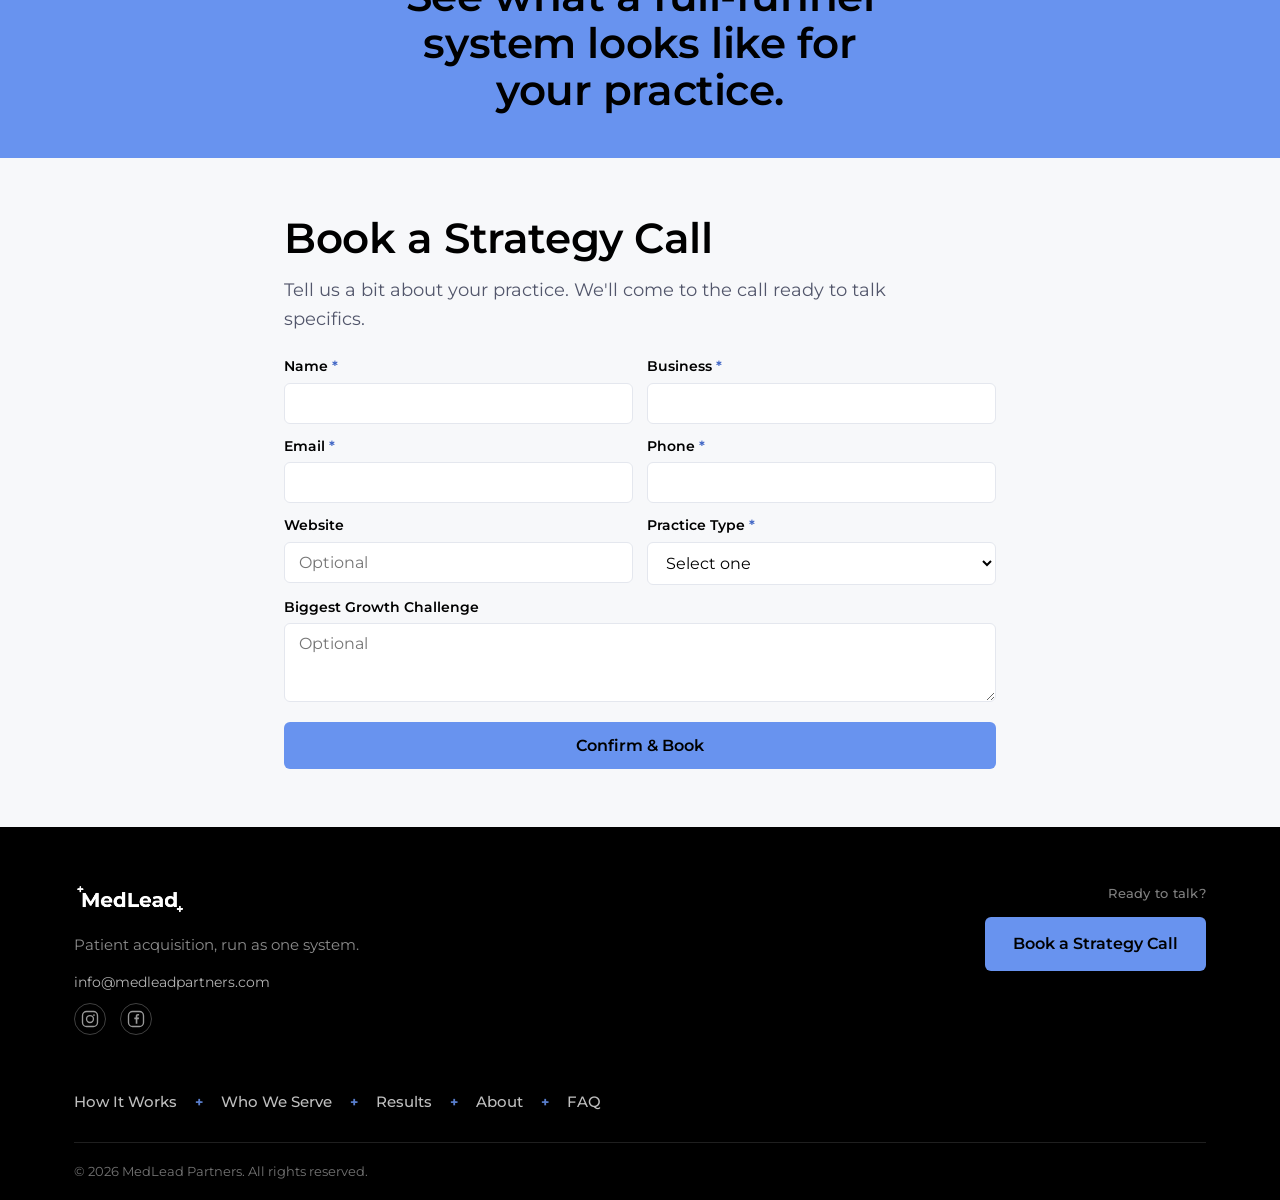
==== commit eee8e80b: "Add files via upload" ====
--- a/index.html
+++ b/index.html
@@ -317,7 +317,7 @@
           <img src="assets/logo.png" alt="MedLead Partners logo" class="footer-logo-lg">
           <p class="footer-tagline">Patient acquisition, run as one system.</p>
           <div class="footer-contact-line"><a href="mailto:info@medleadpartners.com">info@medleadpartners.com</a></div>
-          <div class="footer-social"><a href="https://www.instagram.com/medleadpartners/" class="footer-social-icon" target="_blank" rel="noopener noreferrer" aria-label="MedLead Partners on Instagram"><svg viewBox="0 0 24 24" width="18" height="18" fill="none" aria-hidden="true"><rect x="2" y="2" width="20" height="20" rx="5.5" stroke="currentColor" stroke-width="1.8"/><circle cx="12" cy="12" r="4.6" stroke="currentColor" stroke-width="1.8"/><circle cx="17.3" cy="6.7" r="1.15" fill="currentColor"/></svg></a></div>
+          <div class="footer-social"><a href="https://www.instagram.com/medleadpartners/" class="footer-social-icon" target="_blank" rel="noopener noreferrer" aria-label="MedLead Partners on Instagram"><svg viewBox="0 0 24 24" width="18" height="18" fill="none" aria-hidden="true"><rect x="2" y="2" width="20" height="20" rx="5.5" stroke="currentColor" stroke-width="1.8"/><circle cx="12" cy="12" r="4.6" stroke="currentColor" stroke-width="1.8"/><circle cx="17.3" cy="6.7" r="1.15" fill="currentColor"/></svg></a> <a href="https://www.facebook.com/MedLeadPartners/" class="footer-social-icon" target="_blank" rel="noopener noreferrer" aria-label="MedLead Partners on Facebook"><svg viewBox="0 0 24 24" width="18" height="18" fill="none" aria-hidden="true"><rect x="2" y="2" width="20" height="20" rx="5.5" stroke="currentColor" stroke-width="1.8"/><path d="M13.8 18.2V12.4H15.75L16.05 10.05H13.8V8.55C13.8 7.89 13.98 7.44 14.93 7.44H16.13V5.34C15.93 5.31 15.24 5.25 14.44 5.25C12.77 5.25 11.62 6.27 11.62 8.14V10.05H9.75V12.4H11.62V18.2H13.8Z" fill="currentColor"/></svg></a></div>
         </div>
         <div class="footer-cta-block">
           <span class="footer-cta-label">Ready to talk?</span>
--- a/styles.css
+++ b/styles.css
@@ -538,15 +538,30 @@
   }
   .back-to-top { right: 16px; bottom: calc(16px + env(safe-area-inset-bottom, 0px)); width: 40px; height: 40px; }
 
-  .practice-pill { padding: 10px 16px; font-size: 14px; }
-  .practice-pills { grid-template-columns: 1fr; }
+  .practice-pills {
+    grid-template-columns: none; display: flex; gap: 8px;
+    overflow-x: auto; -webkit-overflow-scrolling: touch; scrollbar-width: none; padding-bottom: 2px;
+  }
+  .practice-pills::-webkit-scrollbar { display: none; }
+  .practice-pill { flex-shrink: 0; white-space: nowrap; padding: 10px 16px; font-size: 14px; }
 
   .hero-actions { flex-direction: column; align-items: stretch; }
   .hero-actions .btn { width: 100%; }
   .hero-watermark { display: none; }
-
-  .stage-tabs { gap: 14px 22px; }
-  .stage-tab { margin-right: 0; }
+  .hero h1 { margin-bottom: 14px; }
+  .hero-sub { margin-bottom: 20px; }
+
+  /* Purely decorative illustrations — hidden on mobile only. Every fact they show
+     is already in the text beside them (service list / practice pills), so nothing
+     is lost; this just removes two more "card" boxes from an already long stack. */
+  .services-system-visual, .head-split-visual { display: none; }
+
+  .stage-tabs {
+    flex-wrap: nowrap; overflow-x: auto; -webkit-overflow-scrolling: touch;
+    scrollbar-width: none; gap: 22px; padding-bottom: 2px;
+  }
+  .stage-tabs::-webkit-scrollbar { display: none; }
+  .stage-tab { margin-right: 0; flex-shrink: 0; white-space: nowrap; }
 
   .reveal-trigger { font-size: 17px; padding: 20px 2px; }
   .reveal-trigger .num { margin-right: 12px; }
@@ -554,11 +569,12 @@
   .form-row { grid-template-columns: 1fr; gap: 0; }
   .calendly-container { min-height: 580px; }
 
-  .footer-top { flex-direction: column; align-items: flex-start; gap: 28px; }
+  .site-footer { padding: 40px 0 0; }
+  .footer-top { flex-direction: column; align-items: flex-start; gap: 22px; padding-bottom: 28px; }
   .footer-cta-block { text-align: left; width: 100%; }
   .footer-cta-block .btn { width: 100%; }
-  .footer-nav-row { gap: 12px 16px; }
-  .footer-bottom-row { flex-direction: column; align-items: flex-start; }
+  .footer-nav-row { gap: 10px 14px; padding: 16px 0 22px; }
+  .footer-bottom-row { flex-direction: column; align-items: flex-start; padding: 14px 0; }
 }
 
 @media (max-width: 480px) {
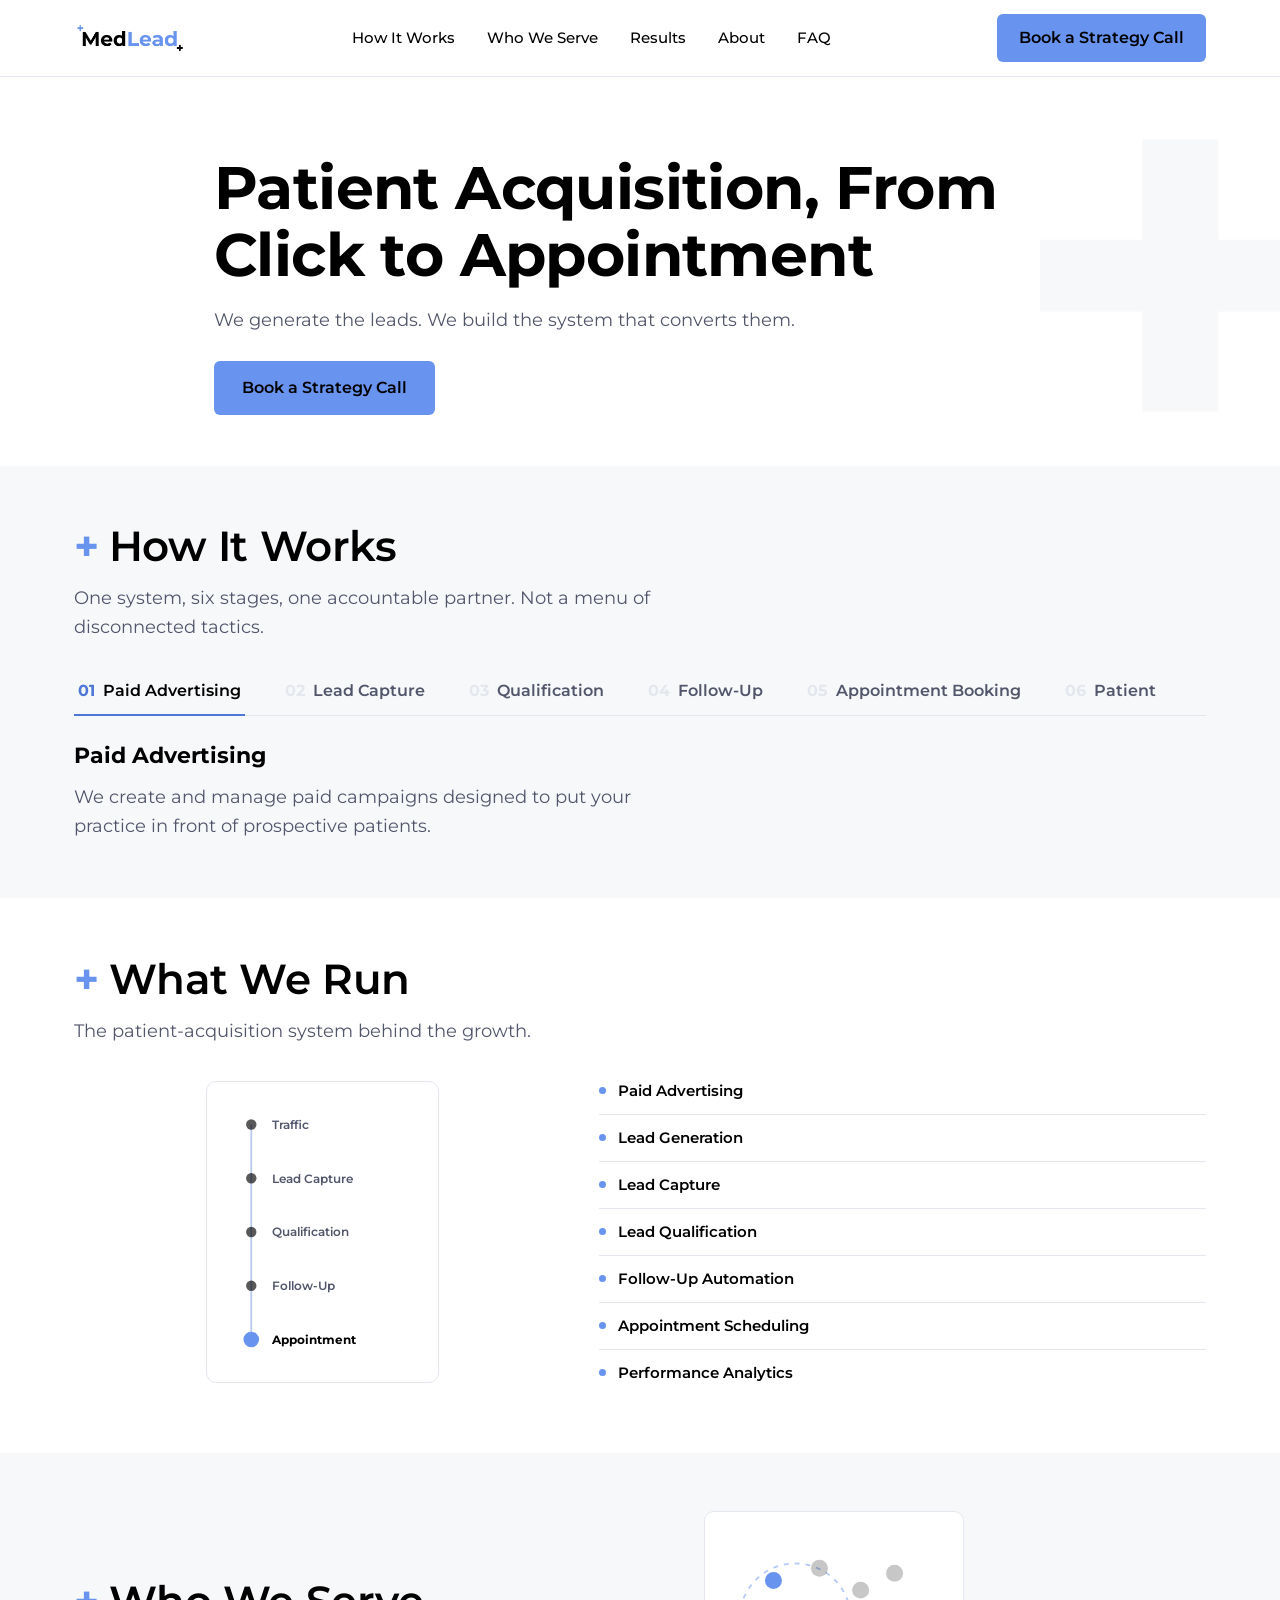
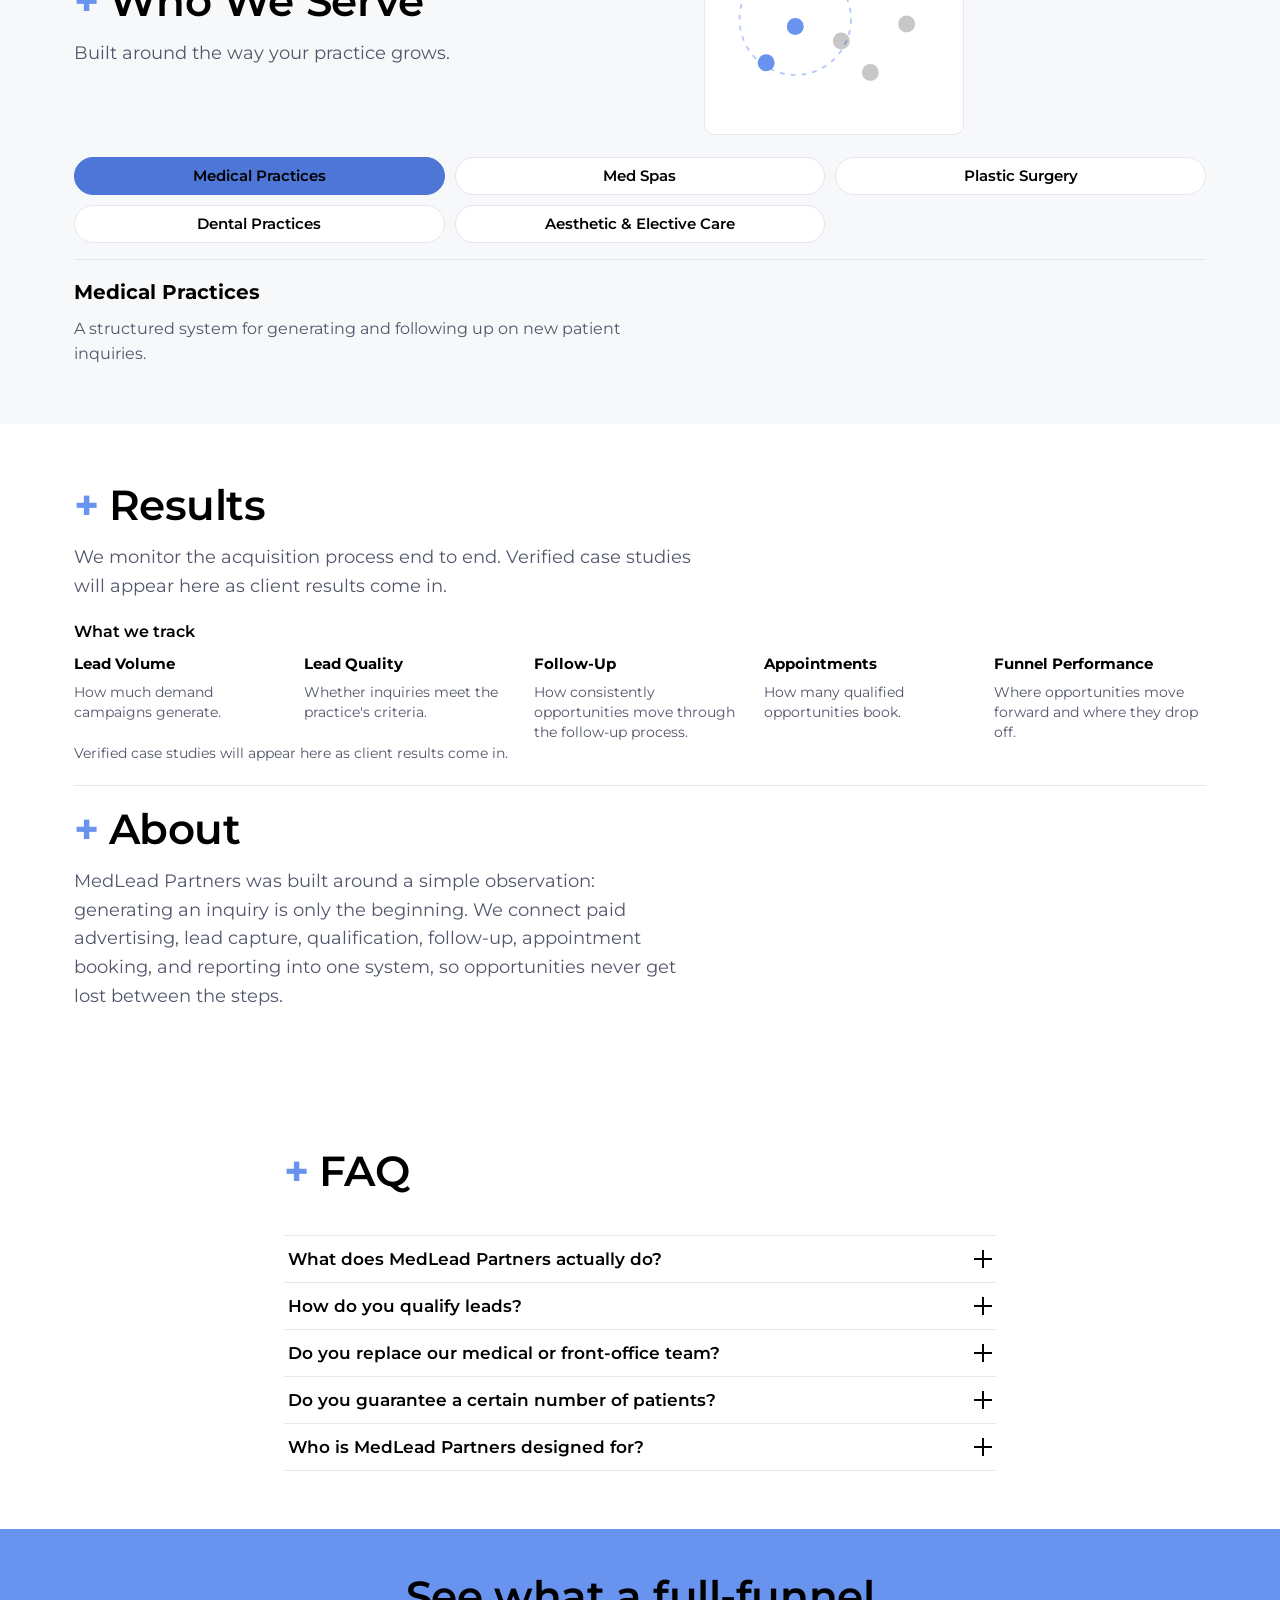
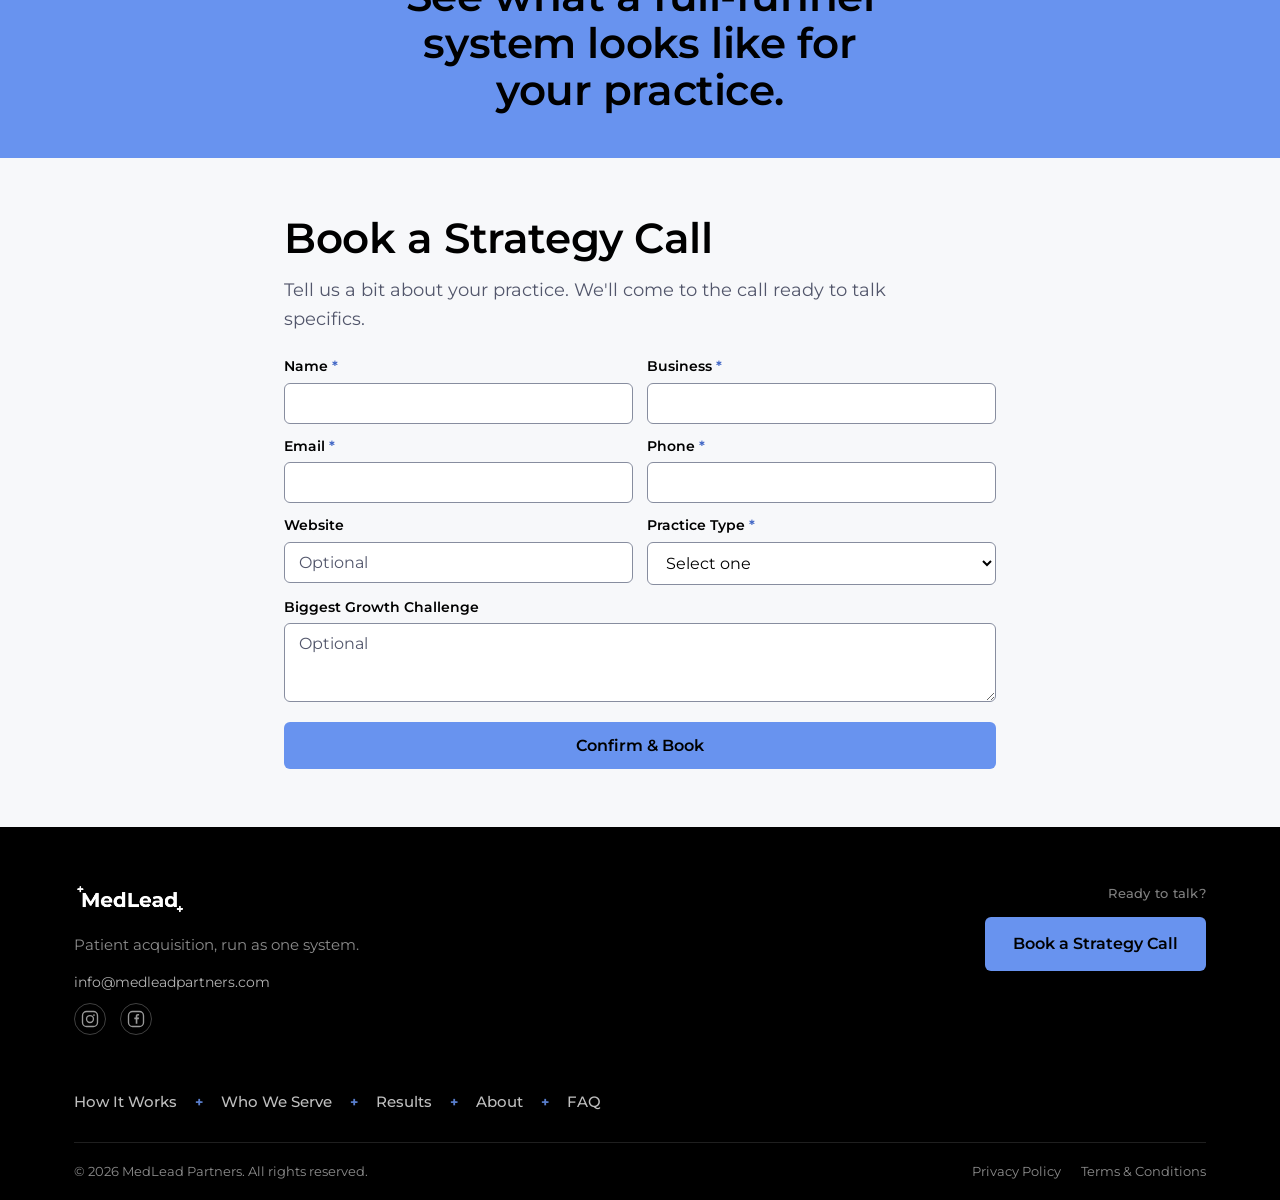
==== commit 0aed5d49: "Add files via upload" ====
--- a/index.html
+++ b/index.html
@@ -3,24 +3,25 @@
 <head>
 <meta charset="UTF-8">
 <meta name="viewport" content="width=device-width, initial-scale=1.0, viewport-fit=cover">
-<title>Home - MedLead Partners</title>
+<title>MedLead Partners</title>
 <meta name="description" content="MedLead Partners generates new patient leads through paid advertising and runs the system that captures, qualifies, follows up with, and moves those leads toward an appointment.">
-
-<!-- Open Graph / social link preview foundation.
-     og:image is embedded as the actual brand logo (base64) so the foundation works today;
-     once the site is hosted, replace it with a hosted absolute image URL. Most link-preview
-     crawlers (Slack, iMessage, LinkedIn, etc.) will not fetch a base64 data URI. -->
+<meta name="robots" content="index, follow">
+<link rel="canonical" href="https://www.medleadpartners.com/">
+
+<!-- Open Graph / social link preview. -->
 <meta property="og:type" content="website">
 <meta property="og:site_name" content="MedLead Partners">
+<meta property="og:url" content="https://www.medleadpartners.com/">
 <meta property="og:title" content="MedLead Partners | Patient Acquisition">
 <meta property="og:description" content="MedLead Partners generates new patient leads through paid advertising and runs the system that captures, qualifies, follows up with, and moves those leads toward an appointment.">
-<meta property="og:image" content="assets/logo.png">
+<meta property="og:image" content="https://www.medleadpartners.com/assets/logo.png">
 <meta name="twitter:card" content="summary_large_image">
 <meta name="twitter:title" content="MedLead Partners | Patient Acquisition">
 <meta name="twitter:description" content="MedLead Partners generates new patient leads through paid advertising and runs the system that captures, qualifies, follows up with, and moves those leads toward an appointment.">
-<meta name="twitter:image" content="assets/logo.png">
+<meta name="twitter:image" content="https://www.medleadpartners.com/assets/logo.png">
 
 <link rel="icon" type="image/png" href="assets/favicon.png">
+<link rel="apple-touch-icon" href="assets/apple-touch-icon.png">
 <link rel="preconnect" href="https://fonts.googleapis.com">
 <link rel="preconnect" href="https://fonts.gstatic.com" crossorigin>
 <link href="https://fonts.googleapis.com/css2?family=Montserrat:wght@400;500;600;700;800&display=swap" rel="stylesheet">
@@ -35,7 +36,7 @@
   <header class="site-header" id="site-header">
     <div class="container nav-inner">
       <a href="#home" class="logo-link" aria-label="MedLead Partners home">
-        <img src="assets/logo.png" alt="MedLead Partners logo" class="logo-img">
+        <img src="assets/logo.png" alt="MedLead Partners logo" class="logo-img" width="112" height="32">
       </a>
       <nav class="primary-nav" id="primary-nav" aria-label="Primary">
         <a href="#how-it-works" class="">How It Works</a>
@@ -240,16 +241,24 @@
           </div>
 
           <form class="lead-form" id="lead-form" novalidate>
-            <div class="form-row">
-              <div class="field"><label for="name">Name <span class="req">*</span></label><input type="text" id="name" name="name" required autocomplete="name"></div>
-              <div class="field"><label for="business">Business <span class="req">*</span></label><input type="text" id="business" name="business" required autocomplete="organization"></div>
+            <!-- Honeypot spam-protection field: invisible to real visitors (CSS + tabindex="-1"),
+                 but a plain, generic-looking form field to automated bots that fill in every
+                 input they find. If it comes back non-empty, initBookingFlow() in template.js
+                 silently blocks the submission rather than opening the scheduler. -->
+            <div class="hp-field" aria-hidden="true">
+              <label for="hp-website">Leave this field blank</label>
+              <input type="text" id="hp-website" name="hp-website" tabindex="-1" autocomplete="off">
             </div>
             <div class="form-row">
-              <div class="field"><label for="email">Email <span class="req">*</span></label><input type="email" id="email" name="email" required autocomplete="email"></div>
-              <div class="field"><label for="phone">Phone <span class="req">*</span></label><input type="tel" id="phone" name="phone" required autocomplete="tel"></div>
+              <div class="field"><label for="name">Name <span class="req">*</span></label><input type="text" id="name" name="name" required autocomplete="name" maxlength="100"></div>
+              <div class="field"><label for="business">Business <span class="req">*</span></label><input type="text" id="business" name="business" required autocomplete="organization" maxlength="120"></div>
             </div>
             <div class="form-row">
-              <div class="field"><label for="website">Website</label><input type="url" id="website" name="website" placeholder="Optional" autocomplete="url"></div>
+              <div class="field"><label for="email">Email <span class="req">*</span></label><input type="email" id="email" name="email" required autocomplete="email" maxlength="200"></div>
+              <div class="field"><label for="phone">Phone <span class="req">*</span></label><input type="tel" id="phone" name="phone" required autocomplete="tel" inputmode="tel" pattern="[0-9\s\-\+\(\)]{7,20}" maxlength="20"></div>
+            </div>
+            <div class="form-row">
+              <div class="field"><label for="website">Website</label><input type="url" id="website" name="website" placeholder="Optional" autocomplete="url" maxlength="200"></div>
               <div class="field">
                 <label for="practice-type">Practice Type <span class="req">*</span></label>
                 <select id="practice-type" name="practice-type" required>
@@ -263,7 +272,7 @@
                 </select>
               </div>
             </div>
-            <div class="field"><label for="challenge">Biggest Growth Challenge</label><textarea id="challenge" name="challenge" rows="3" placeholder="Optional"></textarea></div>
+            <div class="field"><label for="challenge">Biggest Growth Challenge</label><textarea id="challenge" name="challenge" rows="3" placeholder="Optional" maxlength="1000"></textarea></div>
             <button type="submit" class="btn btn-primary btn-full">Confirm &amp; Book</button>
             <!-- DEV NOTE (not shown to visitors): this form's details currently stay in the
                  browser only (used to prefill Calendly in Step 2). Wire the submit handler in
@@ -314,7 +323,7 @@
     <div class="container">
       <div class="footer-top">
         <div class="footer-brand-block">
-          <img src="assets/logo.png" alt="MedLead Partners logo" class="footer-logo-lg">
+          <img src="assets/logo.png" alt="MedLead Partners logo" class="footer-logo-lg" width="112" height="32">
           <p class="footer-tagline">Patient acquisition, run as one system.</p>
           <div class="footer-contact-line"><a href="mailto:info@medleadpartners.com">info@medleadpartners.com</a></div>
           <div class="footer-social"><a href="https://www.instagram.com/medleadpartners/" class="footer-social-icon" target="_blank" rel="noopener noreferrer" aria-label="MedLead Partners on Instagram"><svg viewBox="0 0 24 24" width="18" height="18" fill="none" aria-hidden="true"><rect x="2" y="2" width="20" height="20" rx="5.5" stroke="currentColor" stroke-width="1.8"/><circle cx="12" cy="12" r="4.6" stroke="currentColor" stroke-width="1.8"/><circle cx="17.3" cy="6.7" r="1.15" fill="currentColor"/></svg></a> <a href="https://www.facebook.com/MedLeadPartners/" class="footer-social-icon" target="_blank" rel="noopener noreferrer" aria-label="MedLead Partners on Facebook"><svg viewBox="0 0 24 24" width="18" height="18" fill="none" aria-hidden="true"><rect x="2" y="2" width="20" height="20" rx="5.5" stroke="currentColor" stroke-width="1.8"/><path d="M13.8 18.2V12.4H15.75L16.05 10.05H13.8V8.55C13.8 7.89 13.98 7.44 14.93 7.44H16.13V5.34C15.93 5.31 15.24 5.25 14.44 5.25C12.77 5.25 11.62 6.27 11.62 8.14V10.05H9.75V12.4H11.62V18.2H13.8Z" fill="currentColor"/></svg></a></div>
@@ -333,7 +342,10 @@
 
       <div class="footer-bottom-row">
         <p>&copy; <span id="year"></span> MedLead Partners. All rights reserved.</p>
-        
+        <div class="footer-legal">
+          <a href="privacy.html">Privacy Policy</a>
+          <a href="terms.html">Terms &amp; Conditions</a>
+        </div>
       </div>
     </div>
   </footer>
--- a/styles.css
+++ b/styles.css
@@ -12,6 +12,9 @@
   --blue-text: #3d63c4;
   --slate: #52566b;
   --border: #e4e7ee;
+  --border-interactive: #878d9f; /* darker than --border specifically for input/select/textarea
+                                     boundaries — WCAG 1.4.11 requires ~3:1 for perceivable UI
+                                     component boundaries; --border alone is only ~1.2:1 on white. */
 
   --font: "Montserrat", -apple-system, BlinkMacSystemFont, sans-serif;
 
@@ -162,8 +165,8 @@
   transition: color .15s ease, border-color .15s ease;
 }
 .stage-tab .num { color: var(--border); font-weight: 700; margin-right: 8px; }
-.stage-tab.is-active { color: var(--black); border-color: var(--blue); }
-.stage-tab.is-active .num { color: var(--blue); }
+.stage-tab.is-active { color: var(--black); border-color: var(--blue-dark); }
+.stage-tab.is-active .num { color: var(--blue-dark); }
 .stage-tab:hover { color: var(--black); }
 
 .stage-panel { margin-top: 22px; min-height: 90px; }
@@ -320,7 +323,7 @@
   transition: border-color .15s ease, background-color .15s ease, color .15s ease;
 }
 .practice-pill:hover { border-color: var(--blue); }
-.practice-pill.is-active { background: var(--blue); border-color: var(--blue); color: #000; }
+.practice-pill.is-active { background: var(--blue-dark); border-color: var(--blue-dark); color: #000; }
 
 .practice-panel { margin-top: 16px; padding-top: 16px; border-top: 1px solid var(--border); min-height: 70px; }
 .practice-panel-title { font-size: 20px; font-weight: 700; margin-bottom: 8px; }
@@ -420,11 +423,24 @@
 .field label { display: block; font-size: 13.5px; font-weight: 600; margin-bottom: 5px; }
 .req { color: var(--blue-text); }
 .field input, .field select, .field textarea {
-  width: 100%; padding: 10px 14px; border: 1.5px solid var(--border); border-radius: var(--radius-sm);
+  width: 100%; padding: 10px 14px; border: 1.5px solid var(--border-interactive); border-radius: var(--radius-sm);
   background: var(--white); transition: border-color .15s ease;
 }
 .field input:focus, .field select:focus, .field textarea:focus { border-color: var(--blue); outline: none; }
 .field textarea { resize: vertical; min-height: 64px; }
+.field input::placeholder, .field textarea::placeholder { color: var(--slate); opacity: 1; }
+/* Invalid-field styling only applies after a real failed submit attempt
+   (form.js adds "was-validated" then) — never on initial page load, or
+   every empty required field would show as an error before the visitor
+   has typed anything. */
+.was-validated .field input:invalid, .was-validated .field select:invalid { border-color: #c0392b; }
+
+/* Honeypot spam-protection field: visually hidden and untabbable for real visitors,
+   but present in the DOM (not display:none) so an automated bot filling every field
+   it finds still fills it in — see the check in initBookingFlow (template.js). */
+.hp-field {
+  position: absolute; left: -9999px; top: auto; width: 1px; height: 1px; overflow: hidden;
+}
 
 /* ---------- Booking flow: form -> schedule -> confirmed ---------- */
 .booking-step[hidden] { display: none; }
@@ -491,9 +507,9 @@
   display: flex; justify-content: space-between; align-items: center;
   padding: 18px 0; flex-wrap: wrap; gap: 12px;
 }
-.footer-bottom-row p { color: rgba(255,255,255,0.45); font-size: 13px; }
+.footer-bottom-row p { color: rgba(255,255,255,0.55); font-size: 13px; }
 .footer-legal { display: flex; gap: 20px; }
-.footer-legal a { color: rgba(255,255,255,0.45); font-size: 13px; }
+.footer-legal a { color: rgba(255,255,255,0.55); font-size: 13px; }
 .footer-legal a:hover { color: var(--white); }
 
 /* ==========================================================================
@@ -584,3 +600,33 @@
   .nav-inner { height: 68px; }
   .logo-img { height: 26px; }
 }
+
+/* ==========================================================================
+   LEGAL PAGES (Privacy Policy, Terms & Conditions)
+   Same typographic system as the rest of the site — no new visual language.
+   ========================================================================== */
+
+.legal-page h1 { margin-bottom: 8px; }
+.legal-section { margin-top: 36px; padding-top: 28px; border-top: 1px solid var(--border); }
+.legal-section:first-of-type { margin-top: 44px; }
+.legal-section h2 { font-size: 21px; font-weight: 700; margin-bottom: 10px; }
+.legal-section p { max-width: 720px; }
+.legal-section a { color: var(--blue-text); font-weight: 600; }
+.legal-section a:hover { text-decoration: underline; }
+
+/* ==========================================================================
+   404 PAGE
+   ========================================================================== */
+
+.not-found { padding: clamp(80px, 12vw, 140px) 0; text-align: center; }
+.not-found-code {
+  font-size: clamp(56px, 9vw, 96px); font-weight: 800; color: var(--border);
+  line-height: 1; margin-bottom: 8px;
+}
+.not-found h1 { margin-bottom: 14px; }
+.not-found .section-intro { margin-left: auto; margin-right: auto; margin-bottom: 32px; }
+.not-found-actions { display: flex; gap: 16px; justify-content: center; flex-wrap: wrap; }
+
+@media (max-width: 480px) {
+  .not-found-actions { flex-direction: column; align-items: stretch; }
+}
